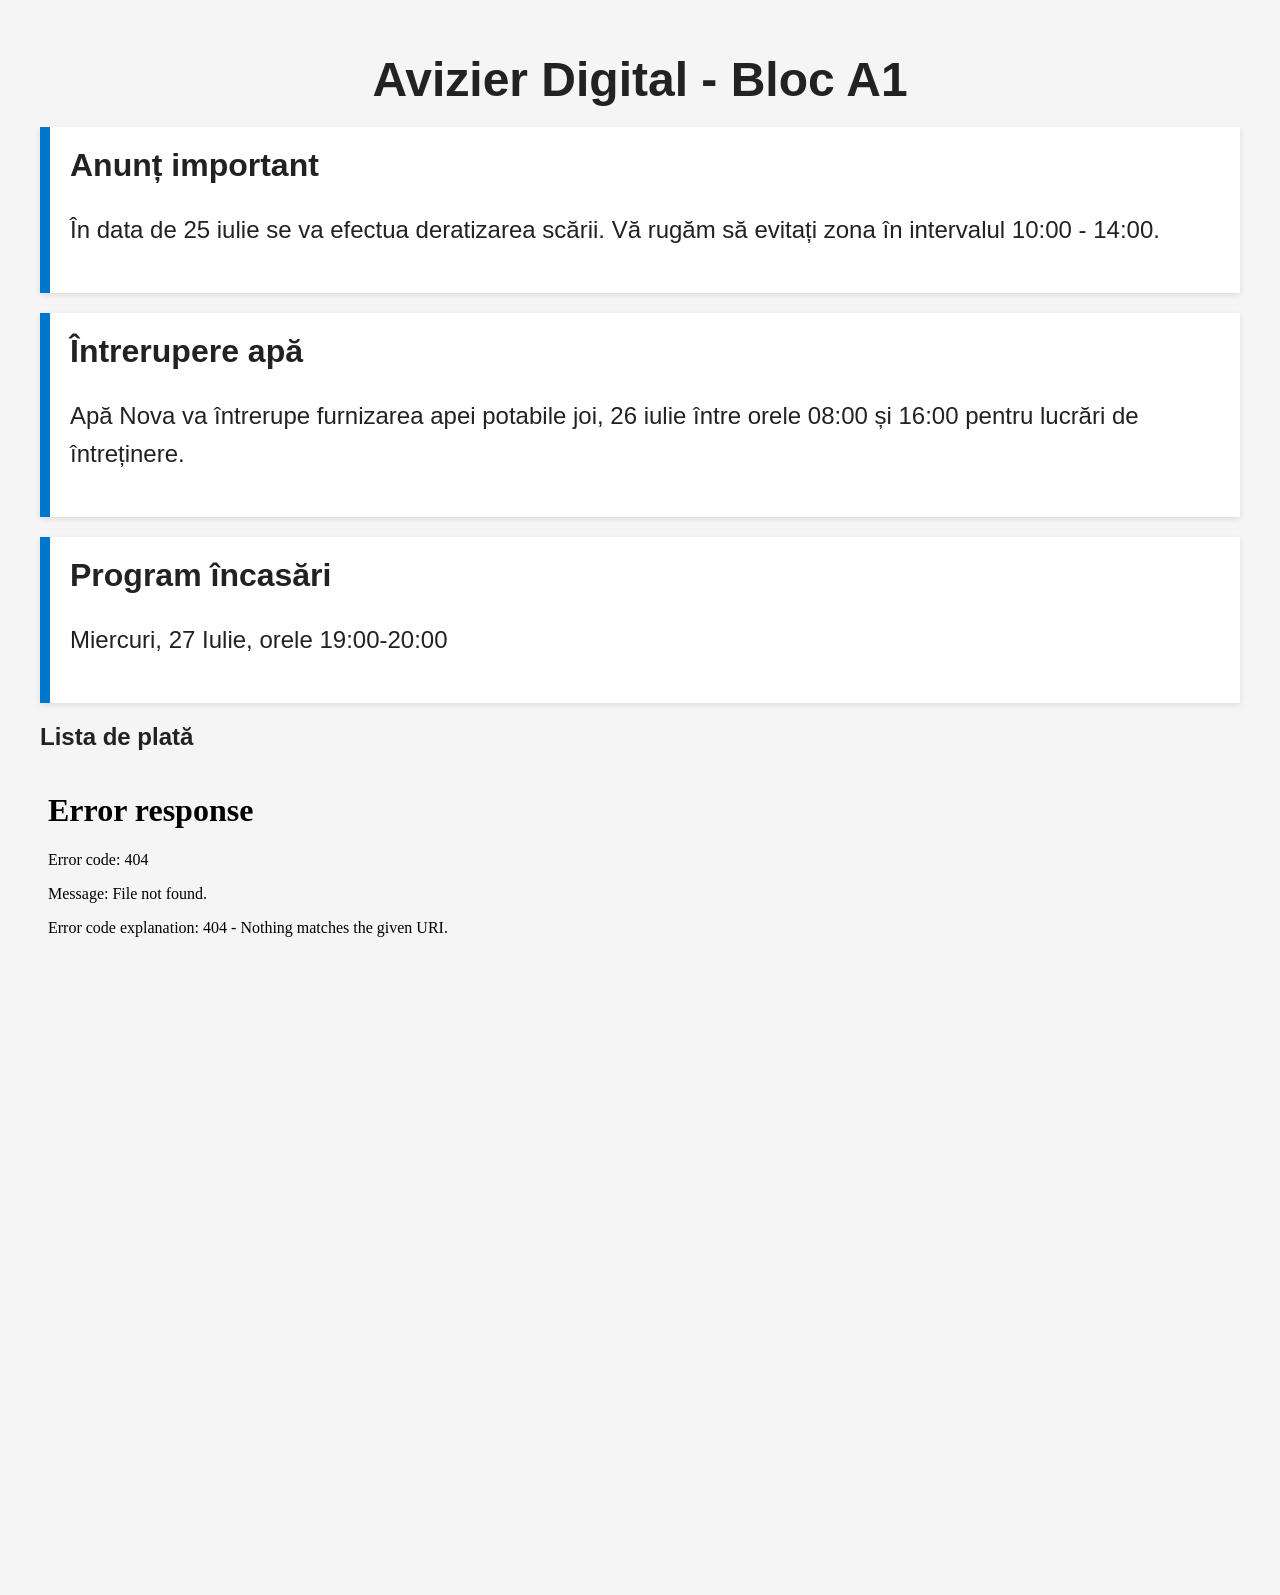
==== index.html @ 98f3d0fc "Change title from 'Avizier Digital Bloc' to 'E-avizier'" ====
<!DOCTYPE html>
<html lang="ro">
<head>
  <meta charset="UTF-8">
  <meta name="viewport" content="width=device-width, initial-scale=1.0">
  <title>E-avizier</title>
  <style>
    body {
      margin: 0;
      font-family: Arial, sans-serif;
      background-color: #f5f5f5;
      color: #222;
      display: flex;
      flex-direction: column;
      align-items: center;
      justify-content: flex-start;
      padding: 20px;
    }
    .container {
      max-width: 1200px;
      width: 100%;
    }
    h1 {
      font-size: 3rem;
      text-align: center;
      margin-bottom: 20px;
    }
    .announcement {
      background-color: #fff;
      padding: 20px;
      margin-bottom: 20px;
      box-shadow: 0 2px 6px rgba(0,0,0,0.1);
      border-left: 10px solid #0077cc;
    }
    .announcement h2 {
      font-size: 2rem;
      margin-top: 0;
    }
    .announcement p {
      font-size: 1.5rem;
      line-height: 1.6;
    }
    .pdf-section iframe {
      width: 100%;
      height: 800px;
      border: none;
    }
  </style>
</head>
<body>
  <div class="container">
    <h1>Avizier Digital - Bloc A1</h1>

    <div class="announcement">
      <h2>Anunț important</h2>
      <p>În data de 25 iulie se va efectua deratizarea scării. Vă rugăm să evitați zona în intervalul 10:00 - 14:00.</p>
    </div>

    <div class="announcement">
      <h2>Întrerupere apă</h2>
      <p>Apă Nova va întrerupe furnizarea apei potabile joi, 26 iulie între orele 08:00 și 16:00 pentru lucrări de întreținere.</p>
    </div>

    <div class="announcement">
      <h2>Program încasări</h2>
      <p>Miercuri, 27 Iulie, orele 19:00-20:00</p>
    </div>

    <div class="pdf-section">
      <h2>Lista de plată</h2>
      <iframe src="lista.pdf"></iframe>
    </div>
  </div>
</body>
</html>
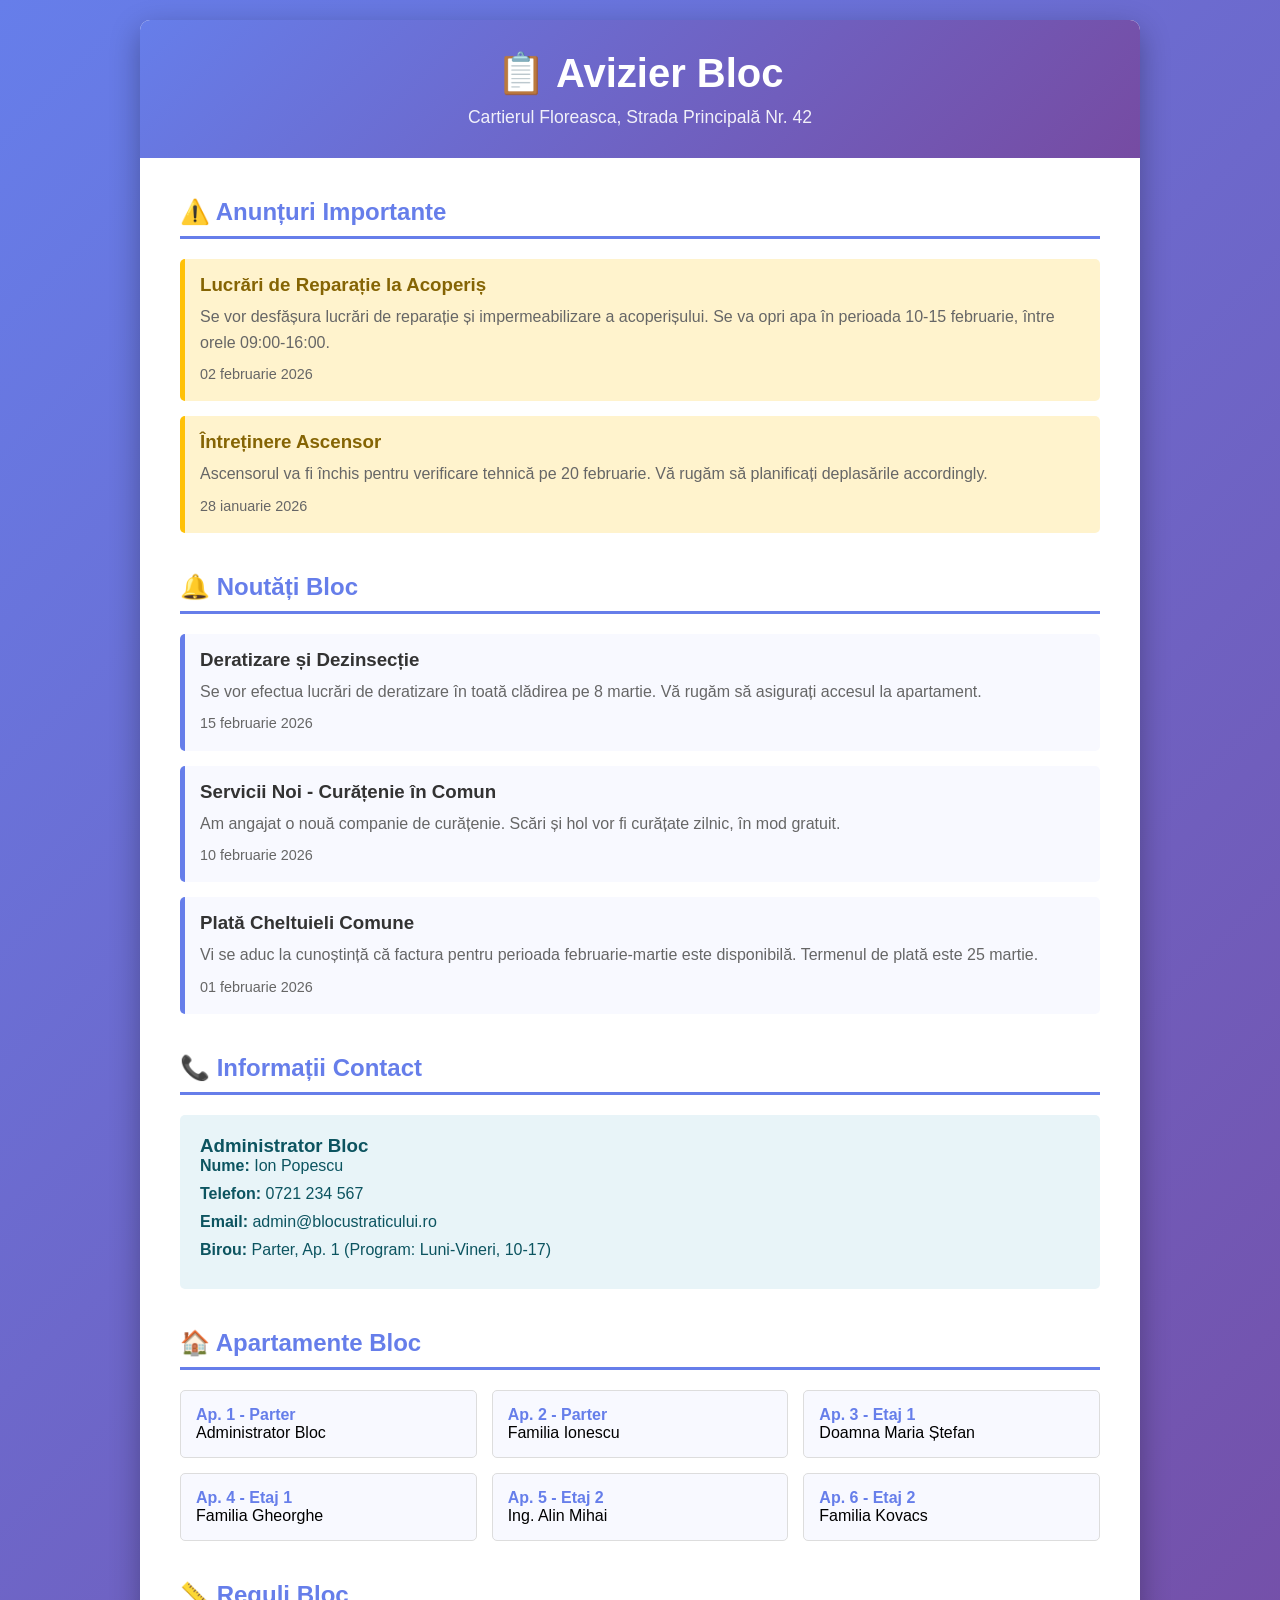
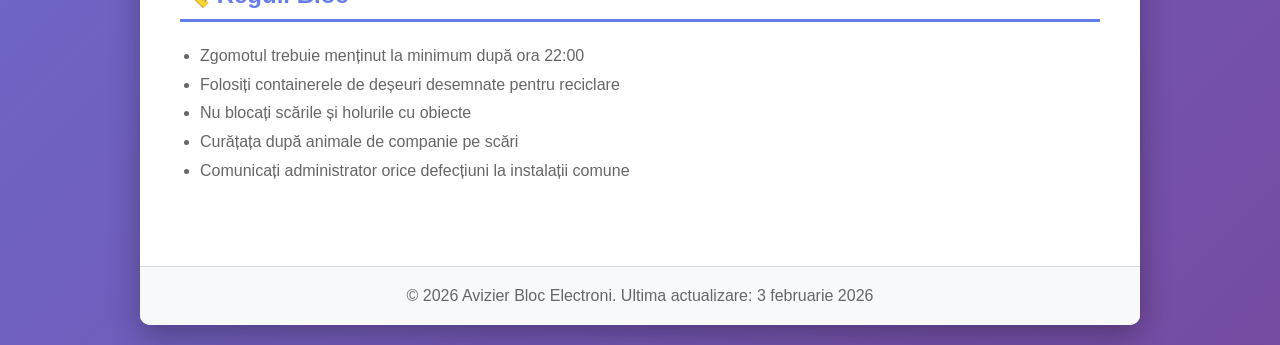
==== commit 6ee43d3e: "Rename index2.html to index.html" ====
--- a/index.html
+++ b/index.html
@@ -1,75 +1,258 @@
 <!DOCTYPE html>
 <html lang="ro">
 <head>
-  <meta charset="UTF-8">
-  <meta name="viewport" content="width=device-width, initial-scale=1.0">
-  <title>E-avizier</title>
-  <style>
-    body {
-      margin: 0;
-      font-family: Arial, sans-serif;
-      background-color: #f5f5f5;
-      color: #222;
-      display: flex;
-      flex-direction: column;
-      align-items: center;
-      justify-content: flex-start;
-      padding: 20px;
-    }
-    .container {
-      max-width: 1200px;
-      width: 100%;
-    }
-    h1 {
-      font-size: 3rem;
-      text-align: center;
-      margin-bottom: 20px;
-    }
-    .announcement {
-      background-color: #fff;
-      padding: 20px;
-      margin-bottom: 20px;
-      box-shadow: 0 2px 6px rgba(0,0,0,0.1);
-      border-left: 10px solid #0077cc;
-    }
-    .announcement h2 {
-      font-size: 2rem;
-      margin-top: 0;
-    }
-    .announcement p {
-      font-size: 1.5rem;
-      line-height: 1.6;
-    }
-    .pdf-section iframe {
-      width: 100%;
-      height: 800px;
-      border: none;
-    }
-  </style>
+    <meta charset="UTF-8">
+    <meta name="viewport" content="width=device-width, initial-scale=1.0">
+    <title>Avizier Bloc - Apartamente</title>
+    <style>
+        * {
+            margin: 0;
+            padding: 0;
+            box-sizing: border-box;
+        }
+        
+        body {
+            font-family: 'Arial', sans-serif;
+            background: linear-gradient(135deg, #667eea 0%, #764ba2 100%);
+            min-height: 100vh;
+            padding: 20px;
+        }
+        
+        .container {
+            max-width: 1000px;
+            margin: 0 auto;
+            background: white;
+            border-radius: 10px;
+            box-shadow: 0 10px 30px rgba(0,0,0,0.3);
+            overflow: hidden;
+        }
+        
+        header {
+            background: linear-gradient(135deg, #667eea 0%, #764ba2 100%);
+            color: white;
+            padding: 30px;
+            text-align: center;
+        }
+        
+        header h1 {
+            font-size: 2.5em;
+            margin-bottom: 10px;
+        }
+        
+        header p {
+            font-size: 1.1em;
+            opacity: 0.9;
+        }
+        
+        .content {
+            padding: 40px;
+        }
+        
+        .section {
+            margin-bottom: 40px;
+        }
+        
+        .section h2 {
+            color: #667eea;
+            border-bottom: 3px solid #667eea;
+            padding-bottom: 10px;
+            margin-bottom: 20px;
+        }
+        
+        .announcement {
+            background: #f8f9ff;
+            border-left: 5px solid #667eea;
+            padding: 15px;
+            margin-bottom: 15px;
+            border-radius: 5px;
+        }
+        
+        .announcement h3 {
+            color: #333;
+            margin-bottom: 8px;
+        }
+        
+        .announcement p {
+            color: #666;
+            line-height: 1.6;
+        }
+        
+        .date {
+            color: #999;
+            font-size: 0.9em;
+            margin-top: 8px;
+        }
+        
+        .important {
+            background: #fff3cd;
+            border-left-color: #ffc107;
+        }
+        
+        .important h3 {
+            color: #856404;
+        }
+        
+        .contact-info {
+            background: #e8f4f8;
+            border-left-color: #17a2b8;
+            padding: 20px;
+            border-radius: 5px;
+        }
+        
+        .contact-info h3 {
+            color: #0c5460;
+        }
+        
+        .contact-info p {
+            color: #0c5460;
+            margin-bottom: 10px;
+        }
+        
+        .residents-list {
+            display: grid;
+            grid-template-columns: repeat(auto-fit, minmax(250px, 1fr));
+            gap: 15px;
+            margin-top: 20px;
+        }
+        
+        .apartment {
+            background: #f8f9ff;
+            padding: 15px;
+            border-radius: 5px;
+            border: 1px solid #ddd;
+        }
+        
+        .apartment strong {
+            color: #667eea;
+        }
+        
+        footer {
+            background: #f8f9fa;
+            padding: 20px;
+            text-align: center;
+            color: #666;
+            border-top: 1px solid #ddd;
+        }
+        
+        @media (max-width: 768px) {
+            header h1 {
+                font-size: 1.8em;
+            }
+            
+            .residents-list {
+                grid-template-columns: 1fr;
+            }
+        }
+    </style>
 </head>
 <body>
-  <div class="container">
-    <h1>Avizier Digital - Bloc A1</h1>
-
-    <div class="announcement">
-      <h2>Anunț important</h2>
-      <p>În data de 25 iulie se va efectua deratizarea scării. Vă rugăm să evitați zona în intervalul 10:00 - 14:00.</p>
+    <div class="container">
+        <header>
+            <h1>📋 Avizier Bloc</h1>
+            <p>Cartierul Floreasca, Strada Principală Nr. 42</p>
+        </header>
+        
+        <div class="content">
+            <!-- Anunțuri importante -->
+            <section class="section">
+                <h2>⚠️ Anunțuri Importante</h2>
+                
+                <div class="announcement important">
+                    <h3>Lucrări de Reparație la Acoperiș</h3>
+                    <p>Se vor desfășura lucrări de reparație și impermeabilizare a acoperișului. Se va opri apa în perioada 10-15 februarie, între orele 09:00-16:00.</p>
+                    <p class="date">02 februarie 2026</p>
+                </div>
+                
+                <div class="announcement important">
+                    <h3>Întreținere Ascensor</h3>
+                    <p>Ascensorul va fi închis pentru verificare tehnică pe 20 februarie. Vă rugăm să planificați deplasările accordingly.</p>
+                    <p class="date">28 ianuarie 2026</p>
+                </div>
+            </section>
+            
+            <!-- Noutăți Bloc -->
+            <section class="section">
+                <h2>🔔 Noutăți Bloc</h2>
+                
+                <div class="announcement">
+                    <h3>Deratizare și Dezinsecție</h3>
+                    <p>Se vor efectua lucrări de deratizare în toată clădirea pe 8 martie. Vă rugăm să asigurați accesul la apartament.</p>
+                    <p class="date">15 februarie 2026</p>
+                </div>
+                
+                <div class="announcement">
+                    <h3>Servicii Noi - Curățenie în Comun</h3>
+                    <p>Am angajat o nouă companie de curățenie. Scări și hol vor fi curățate zilnic, în mod gratuit.</p>
+                    <p class="date">10 februarie 2026</p>
+                </div>
+                
+                <div class="announcement">
+                    <h3>Plată Cheltuieli Comune</h3>
+                    <p>Vi se aduc la cunoștință că factura pentru perioada februarie-martie este disponibilă. Termenul de plată este 25 martie.</p>
+                    <p class="date">01 februarie 2026</p>
+                </div>
+            </section>
+            
+            <!-- Informații de Contact -->
+            <section class="section">
+                <h2>📞 Informații Contact</h2>
+                
+                <div class="contact-info">
+                    <h3>Administrator Bloc</h3>
+                    <p><strong>Nume:</strong> Ion Popescu</p>
+                    <p><strong>Telefon:</strong> 0721 234 567</p>
+                    <p><strong>Email:</strong> admin@blocustraticului.ro</p>
+                    <p><strong>Birou:</strong> Parter, Ap. 1 (Program: Luni-Vineri, 10-17)</p>
+                </div>
+            </section>
+            
+            <!-- Lista Apartamente (opțional) -->
+            <section class="section">
+                <h2>🏠 Apartamente Bloc</h2>
+                <div class="residents-list">
+                    <div class="apartment">
+                        <strong>Ap. 1 - Parter</strong><br>
+                        Administrator Bloc
+                    </div>
+                    <div class="apartment">
+                        <strong>Ap. 2 - Parter</strong><br>
+                        Familia Ionescu
+                    </div>
+                    <div class="apartment">
+                        <strong>Ap. 3 - Etaj 1</strong><br>
+                        Doamna Maria Ștefan
+                    </div>
+                    <div class="apartment">
+                        <strong>Ap. 4 - Etaj 1</strong><br>
+                        Familia Gheorghe
+                    </div>
+                    <div class="apartment">
+                        <strong>Ap. 5 - Etaj 2</strong><br>
+                        Ing. Alin Mihai
+                    </div>
+                    <div class="apartment">
+                        <strong>Ap. 6 - Etaj 2</strong><br>
+                        Familia Kovacs
+                    </div>
+                </div>
+            </section>
+            
+            <!-- Reguli Bloc -->
+            <section class="section">
+                <h2>📏 Reguli Bloc</h2>
+                <ul style="margin-left: 20px; color: #666; line-height: 1.8;">
+                    <li>Zgomotul trebuie menținut la minimum după ora 22:00</li>
+                    <li>Folosiți containerele de deșeuri desemnate pentru reciclare</li>
+                    <li>Nu blocați scările și holurile cu obiecte</li>
+                    <li>Curățața după animale de companie pe scări</li>
+                    <li>Comunicați administrator orice defecțiuni la instalații comune</li>
+                </ul>
+            </section>
+        </div>
+        
+        <footer>
+            <p>&copy; 2026 Avizier Bloc Electroni. Ultima actualizare: 3 februarie 2026</p>
+        </footer>
     </div>
-
-    <div class="announcement">
-      <h2>Întrerupere apă</h2>
-      <p>Apă Nova va întrerupe furnizarea apei potabile joi, 26 iulie între orele 08:00 și 16:00 pentru lucrări de întreținere.</p>
-    </div>
-
-    <div class="announcement">
-      <h2>Program încasări</h2>
-      <p>Miercuri, 27 Iulie, orele 19:00-20:00</p>
-    </div>
-
-    <div class="pdf-section">
-      <h2>Lista de plată</h2>
-      <iframe src="lista.pdf"></iframe>
-    </div>
-  </div>
 </body>
 </html>
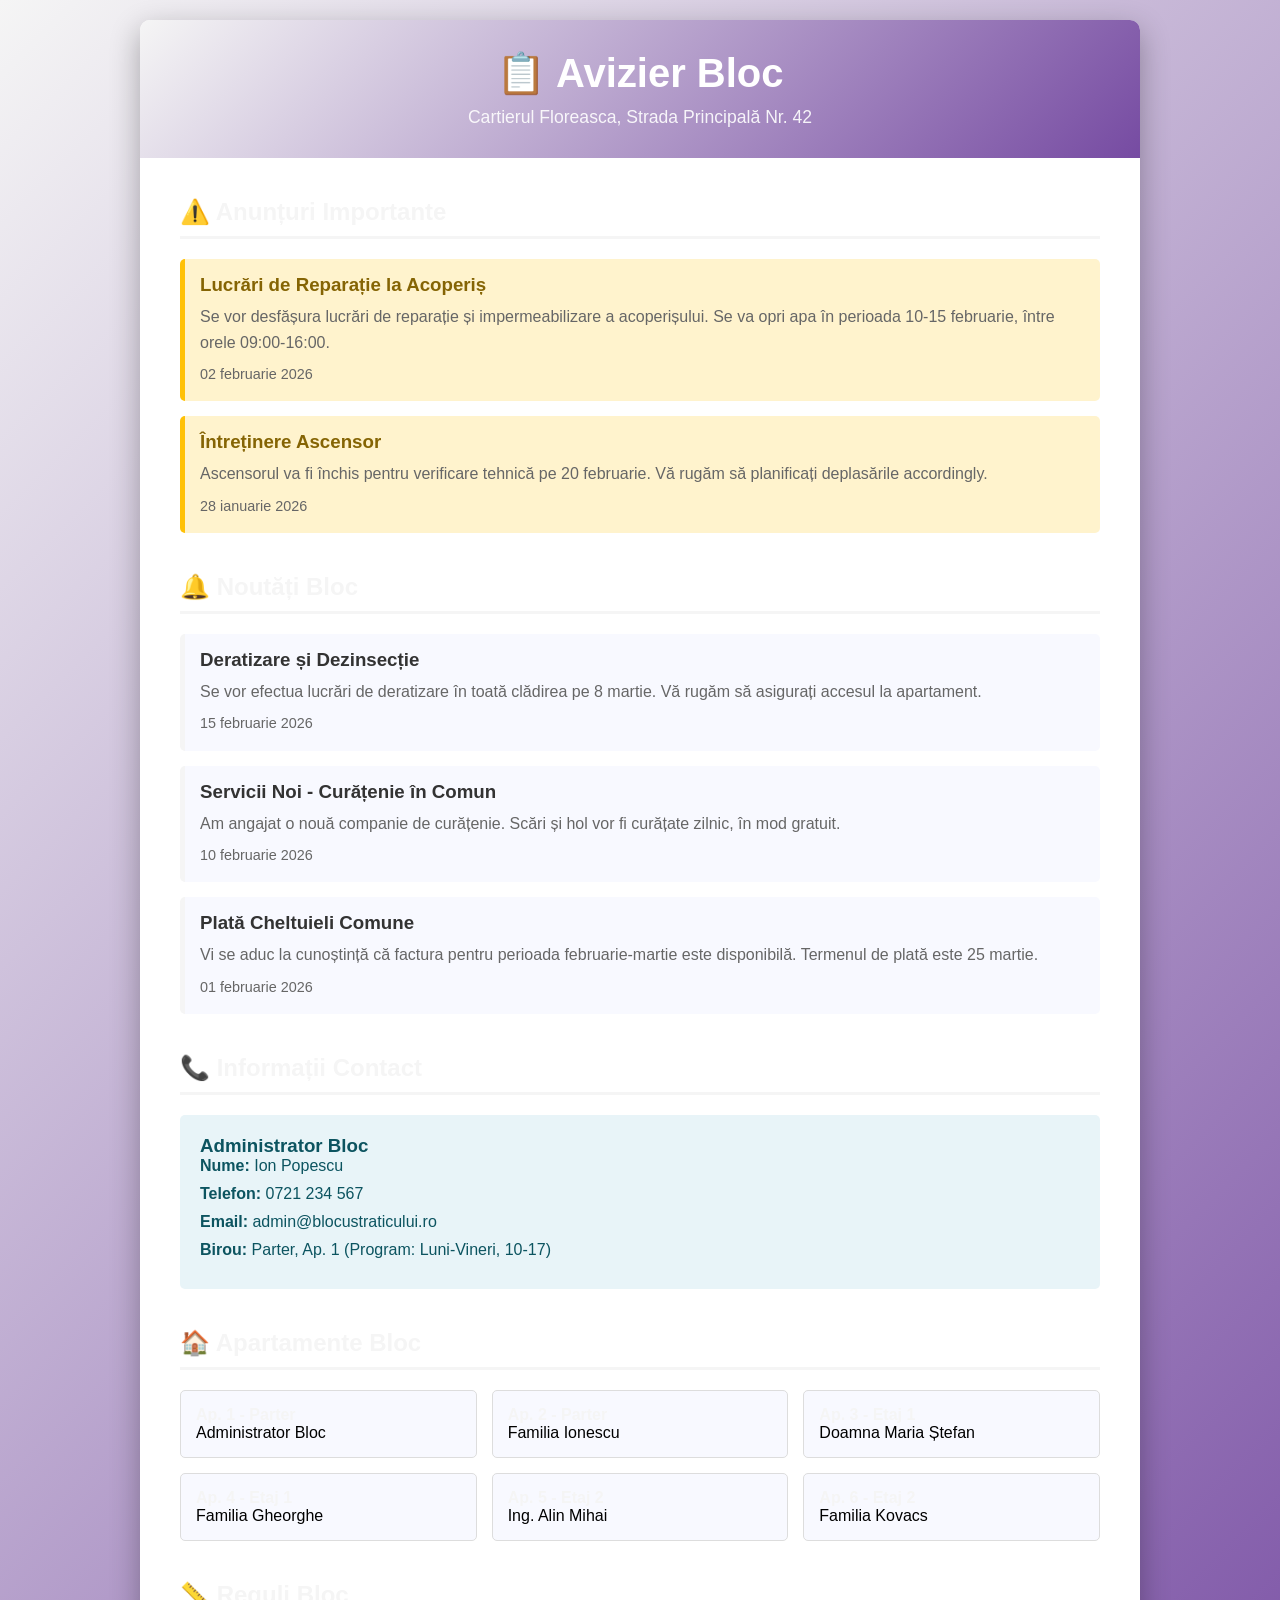
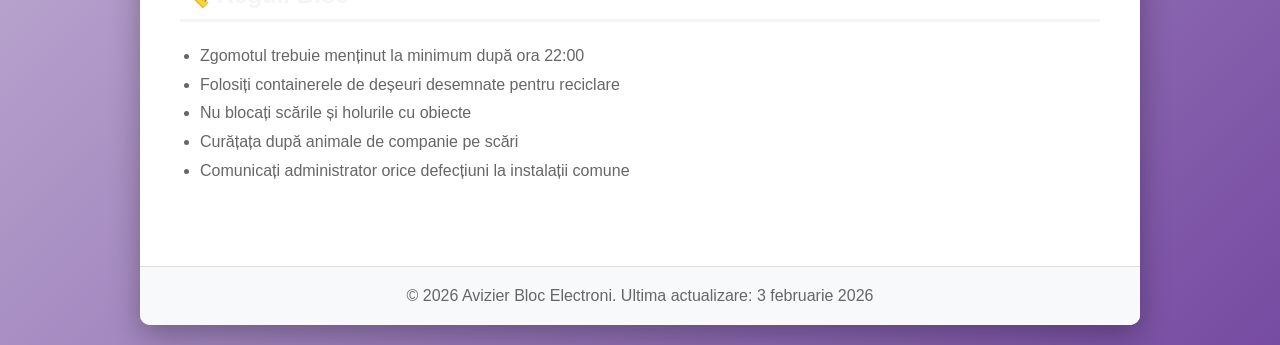
==== commit e752833d: "Change background colors to lighter shades" ====
--- a/index.html
+++ b/index.html
@@ -13,7 +13,7 @@
         
         body {
             font-family: 'Arial', sans-serif;
-            background: linear-gradient(135deg, #667eea 0%, #764ba2 100%);
+            background: linear-gradient(135deg, #f5f5f5 0%, #764ba2 100%);
             min-height: 100vh;
             padding: 20px;
         }
@@ -28,7 +28,7 @@
         }
         
         header {
-            background: linear-gradient(135deg, #667eea 0%, #764ba2 100%);
+            background: linear-gradient(135deg, #f5f5f5 0%, #764ba2 100%);
             color: white;
             padding: 30px;
             text-align: center;
@@ -53,15 +53,15 @@
         }
         
         .section h2 {
-            color: #667eea;
-            border-bottom: 3px solid #667eea;
+            color: #f5f5f5;
+            border-bottom: 3px solid #f5f5f5;
             padding-bottom: 10px;
             margin-bottom: 20px;
         }
         
         .announcement {
             background: #f8f9ff;
-            border-left: 5px solid #667eea;
+            border-left: 5px solid #f5f5f5;
             padding: 15px;
             margin-bottom: 15px;
             border-radius: 5px;
@@ -123,7 +123,7 @@
         }
         
         .apartment strong {
-            color: #667eea;
+            color: #f5f5f5;
         }
         
         footer {
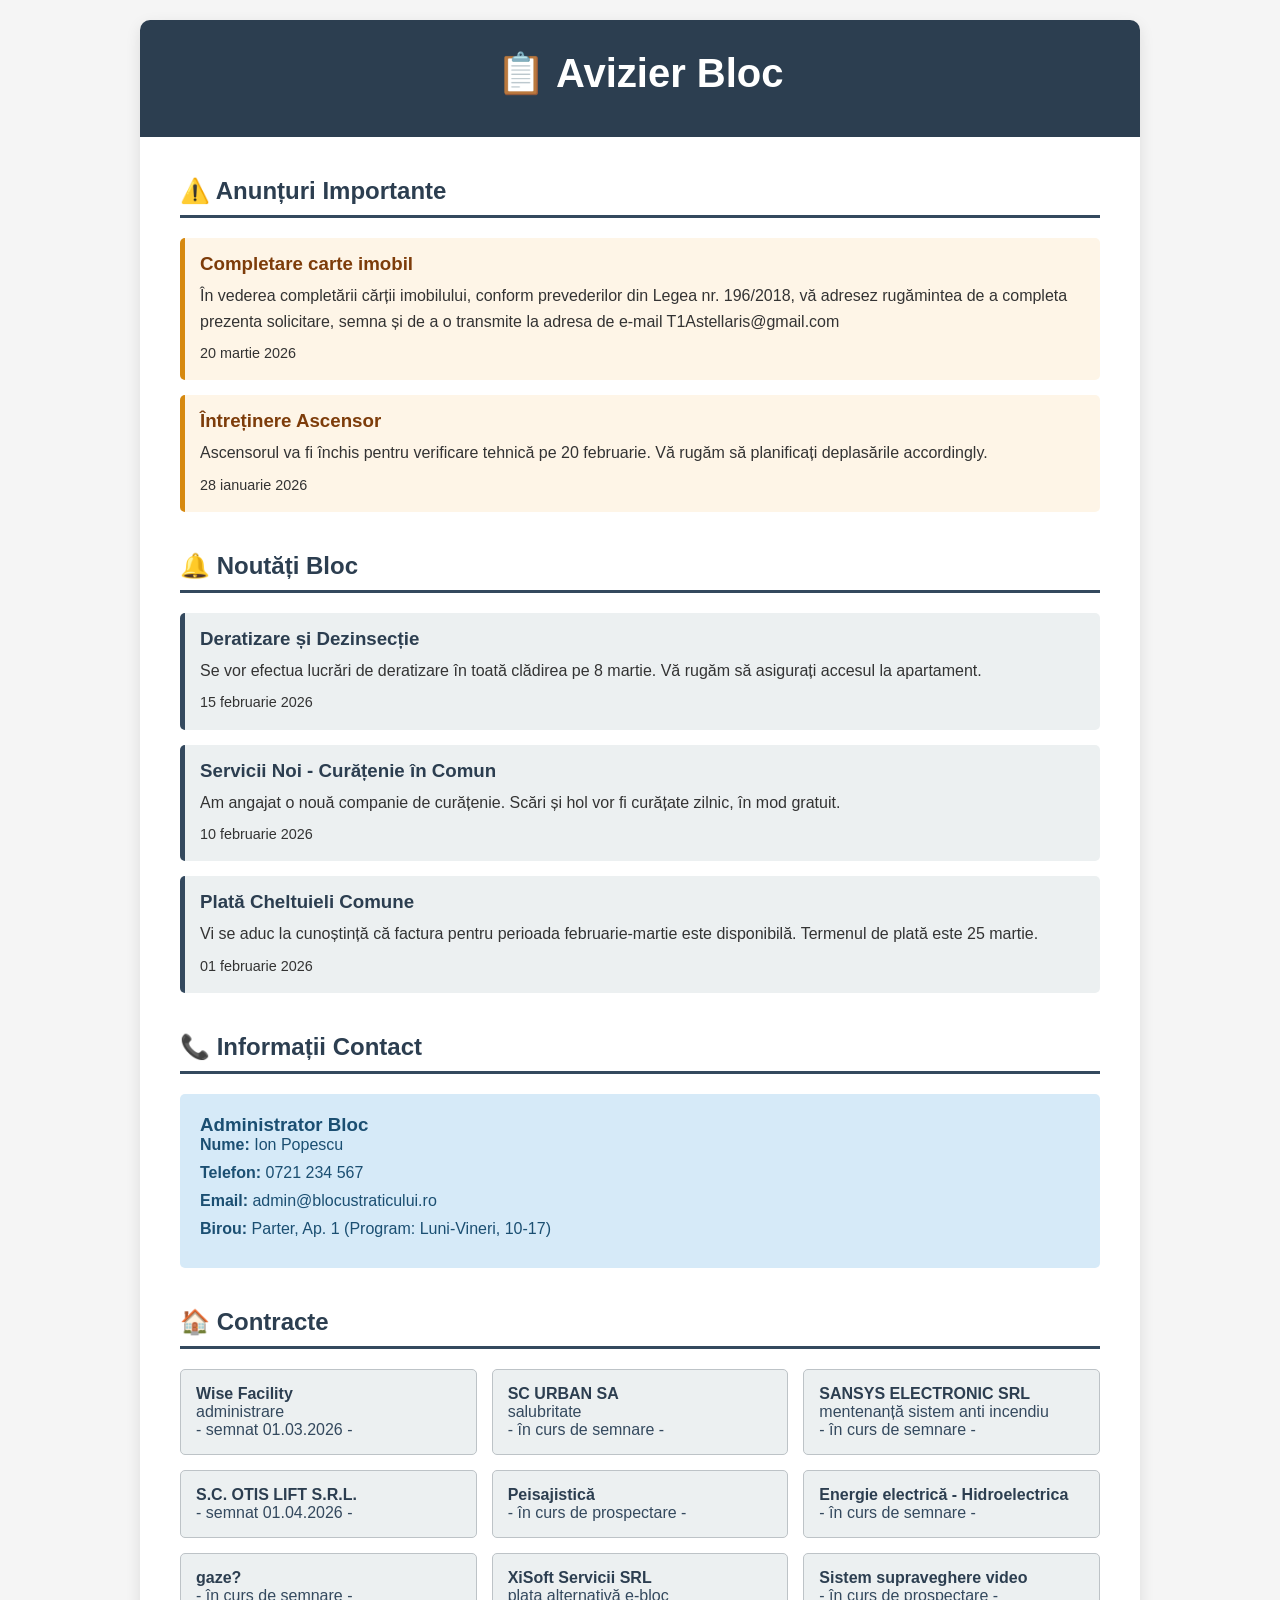
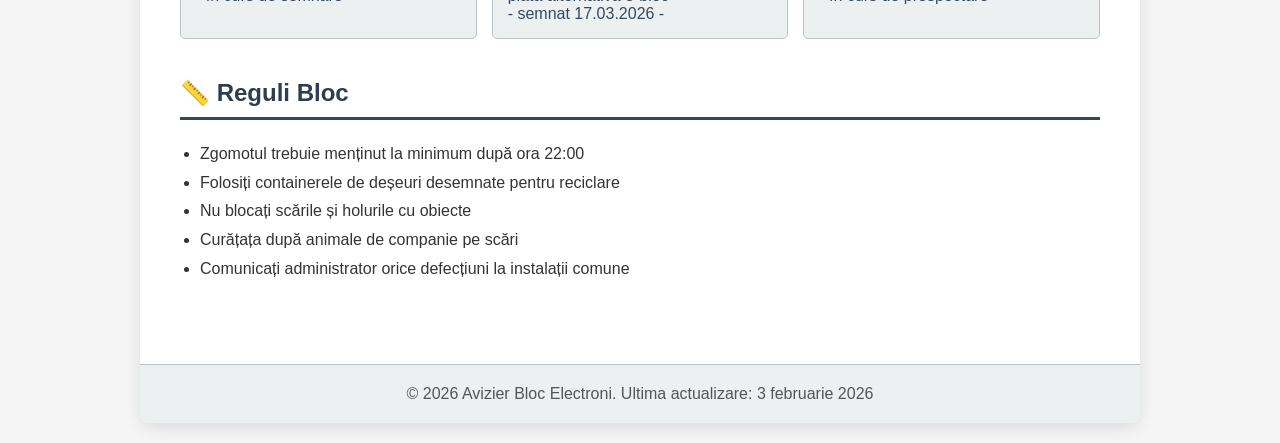
==== commit caccd95c: "Refactor styles and update content in index.html" ====
--- a/index.html
+++ b/index.html
@@ -13,7 +13,7 @@
         
         body {
             font-family: 'Arial', sans-serif;
-            background: linear-gradient(135deg, #f5f5f5 0%, #764ba2 100%);
+            background: #f5f5f5;
             min-height: 100vh;
             padding: 20px;
         }
@@ -23,12 +23,12 @@
             margin: 0 auto;
             background: white;
             border-radius: 10px;
-            box-shadow: 0 10px 30px rgba(0,0,0,0.3);
+            box-shadow: 0 5px 15px rgba(0,0,0,0.1);
             overflow: hidden;
         }
         
         header {
-            background: linear-gradient(135deg, #f5f5f5 0%, #764ba2 100%);
+            background: #2c3e50;
             color: white;
             padding: 30px;
             text-align: center;
@@ -41,7 +41,7 @@
         
         header p {
             font-size: 1.1em;
-            opacity: 0.9;
+            opacity: 0.95;
         }
         
         .content {
@@ -53,85 +53,93 @@
         }
         
         .section h2 {
-            color: #f5f5f5;
-            border-bottom: 3px solid #f5f5f5;
+            color: #2c3e50;
+            border-bottom: 3px solid #34495e;
             padding-bottom: 10px;
             margin-bottom: 20px;
         }
         
         .announcement {
-            background: #f8f9ff;
-            border-left: 5px solid #f5f5f5;
+            background: #ecf0f1;
+            border-left: 5px solid #34495e;
             padding: 15px;
             margin-bottom: 15px;
             border-radius: 5px;
         }
         
         .announcement h3 {
+            color: #2c3e50;
+            margin-bottom: 8px;
+        }
+        
+        .announcement p {
             color: #333;
-            margin-bottom: 8px;
-        }
-        
-        .announcement p {
-            color: #666;
             line-height: 1.6;
         }
         
         .date {
-            color: #999;
+            color: #7f8c8d;
             font-size: 0.9em;
             margin-top: 8px;
         }
         
         .important {
-            background: #fff3cd;
-            border-left-color: #ffc107;
+            background: #fef5e7;
+            border-left-color: #d68910;
         }
         
         .important h3 {
-            color: #856404;
+            color: #7d3c0a;
+        }
+        
+        .important p {
+            color: #333;
         }
         
         .contact-info {
-            background: #e8f4f8;
-            border-left-color: #17a2b8;
+            background: #d6eaf8;
+            border-left-color: #2874a6;
             padding: 20px;
             border-radius: 5px;
         }
         
         .contact-info h3 {
-            color: #0c5460;
+            color: #1b4f72;
         }
         
         .contact-info p {
-            color: #0c5460;
+            color: #1b4f72;
             margin-bottom: 10px;
         }
         
-        .residents-list {
+        .contracts-list {
             display: grid;
             grid-template-columns: repeat(auto-fit, minmax(250px, 1fr));
             gap: 15px;
             margin-top: 20px;
         }
         
-        .apartment {
-            background: #f8f9ff;
+        .contract {
+            background: #ecf0f1;
             padding: 15px;
             border-radius: 5px;
-            border: 1px solid #ddd;
-        }
-        
-        .apartment strong {
-            color: #f5f5f5;
+            border: 1px solid #bdc3c7;
+        }
+        
+        .contract strong {
+            color: #2c3e50;
+        }
+        
+        .contract {
+            color: #34495e;
         }
         
         footer {
-            background: #f8f9fa;
+            background: #ecf0f1;
             padding: 20px;
             text-align: center;
-            color: #666;
-            border-top: 1px solid #ddd;
+            color: #555;
+            border-top: 1px solid #bdc3c7;
         }
         
         @media (max-width: 768px) {
@@ -139,7 +147,7 @@
                 font-size: 1.8em;
             }
             
-            .residents-list {
+            .contracts-list {
                 grid-template-columns: 1fr;
             }
         }
@@ -149,7 +157,6 @@
     <div class="container">
         <header>
             <h1>📋 Avizier Bloc</h1>
-            <p>Cartierul Floreasca, Strada Principală Nr. 42</p>
         </header>
         
         <div class="content">
@@ -158,9 +165,9 @@
                 <h2>⚠️ Anunțuri Importante</h2>
                 
                 <div class="announcement important">
-                    <h3>Lucrări de Reparație la Acoperiș</h3>
-                    <p>Se vor desfășura lucrări de reparație și impermeabilizare a acoperișului. Se va opri apa în perioada 10-15 februarie, între orele 09:00-16:00.</p>
-                    <p class="date">02 februarie 2026</p>
+                    <h3>Completare carte imobil</h3>
+                    <p>În vederea completării cărții imobilului, conform prevederilor din Legea nr. 196/2018, vă adresez rugămintea de a completa prezenta solicitare, semna și de a o transmite la adresa de e-mail T1Astellaris@gmail.com</p>
+                    <p class="date">20 martie 2026</p>
                 </div>
                 
                 <div class="announcement important">
@@ -206,33 +213,50 @@
                 </div>
             </section>
             
-            <!-- Lista Apartamente (opțional) -->
-            <section class="section">
-                <h2>🏠 Apartamente Bloc</h2>
-                <div class="residents-list">
-                    <div class="apartment">
-                        <strong>Ap. 1 - Parter</strong><br>
-                        Administrator Bloc
-                    </div>
-                    <div class="apartment">
-                        <strong>Ap. 2 - Parter</strong><br>
-                        Familia Ionescu
-                    </div>
-                    <div class="apartment">
-                        <strong>Ap. 3 - Etaj 1</strong><br>
-                        Doamna Maria Ștefan
-                    </div>
-                    <div class="apartment">
-                        <strong>Ap. 4 - Etaj 1</strong><br>
-                        Familia Gheorghe
-                    </div>
-                    <div class="apartment">
-                        <strong>Ap. 5 - Etaj 2</strong><br>
-                        Ing. Alin Mihai
-                    </div>
-                    <div class="apartment">
-                        <strong>Ap. 6 - Etaj 2</strong><br>
-                        Familia Kovacs
+            <!-- Lista contracte -->
+            <section class="section">
+                <h2>🏠 Contracte</h2>
+                <div class="contracts-list">
+                    <div class="contract">
+                        <strong>Wise Facility </strong><br>
+                        administrare<br>
+						- semnat 01.03.2026 -
+                    </div>
+                    <div class="contract">
+                        <strong>SC URBAN SA </strong><br>
+						salubritate<br>
+                        - în curs de semnare -
+                    </div>
+                    <div class="contract">
+                        <strong>SANSYS ELECTRONIC SRL</strong><br>
+                           mentenanță sistem anti incendiu<br>
+						
+						- în curs de semnare -
+                    </div>
+                    <div class="contract">
+                        <strong>S.C. OTIS LIFT S.R.L.</strong><br>
+                        - semnat 01.04.2026 - 
+                    </div>
+                    <div class="contract">
+                        <strong>Peisajistică</strong><br>
+                        - în curs de prospectare - 
+                    </div>
+                    <div class="contract">
+                        <strong>Energie electrică - Hidroelectrica</strong><br>
+                        - în curs de semnare - 
+                    </div>
+					<div class="contract">
+                        <strong>gaze?</strong><br>
+                        - în curs de semnare - 
+                    </div>
+					<div class="contract">
+                        <strong>XiSoft Servicii SRL</strong><br>
+                        plata alternativă e-bloc<br>
+						- semnat 17.03.2026 -
+                    </div>
+					<div class="contract">
+                        <strong>Sistem supraveghere video</strong><br>
+                        - în curs de prospectare - 
                     </div>
                 </div>
             </section>
@@ -240,7 +264,7 @@
             <!-- Reguli Bloc -->
             <section class="section">
                 <h2>📏 Reguli Bloc</h2>
-                <ul style="margin-left: 20px; color: #666; line-height: 1.8;">
+                <ul style="margin-left: 20px; color: #333; line-height: 1.8;">
                     <li>Zgomotul trebuie menținut la minimum după ora 22:00</li>
                     <li>Folosiți containerele de deșeuri desemnate pentru reciclare</li>
                     <li>Nu blocați scările și holurile cu obiecte</li>
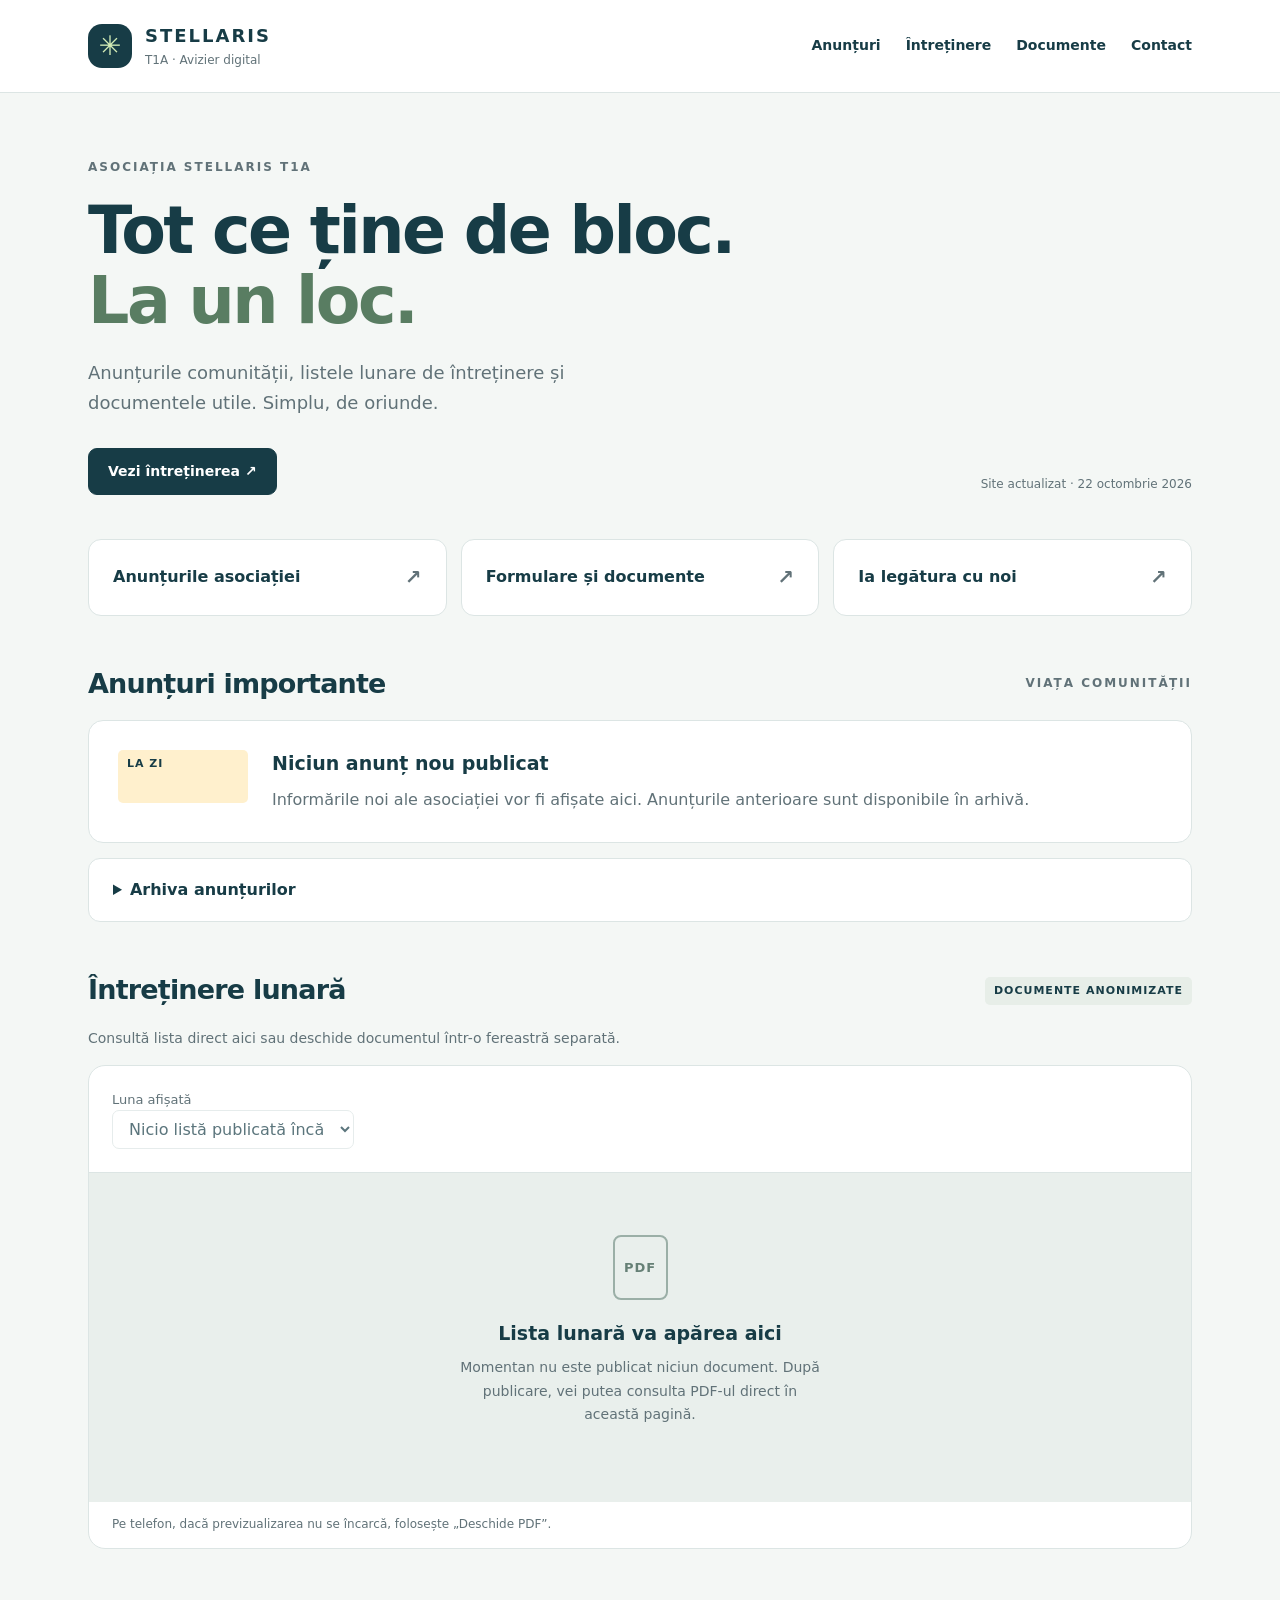
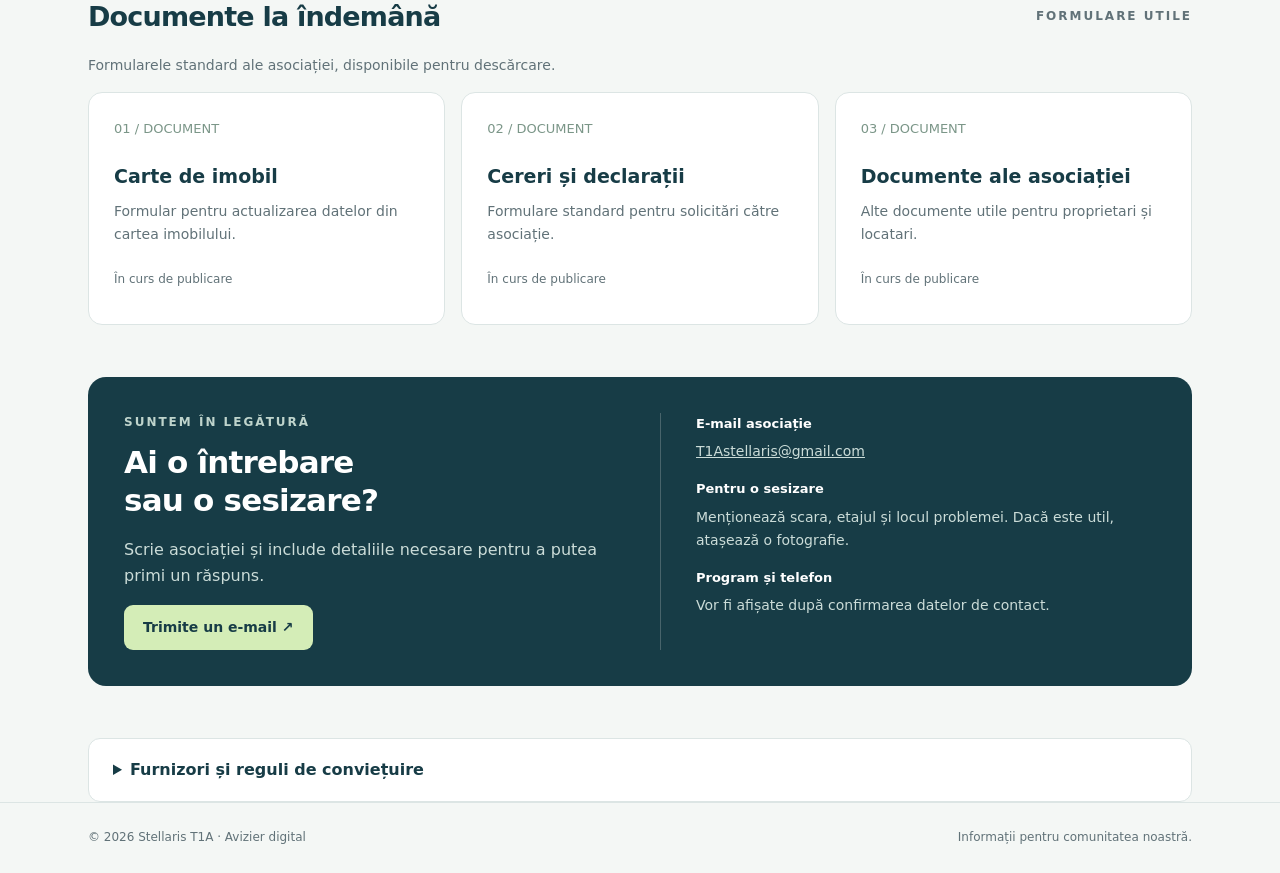
==== commit acd973f4: "Redesign community noticeboard with embedded monthly PDFs and document links" ====
--- a/index.html
+++ b/index.html
@@ -1,282 +1,54 @@
-<!DOCTYPE html>
+<!doctype html>
 <html lang="ro">
 <head>
-    <meta charset="UTF-8">
-    <meta name="viewport" content="width=device-width, initial-scale=1.0">
-    <title>Avizier Bloc - Apartamente</title>
-    <style>
-        * {
-            margin: 0;
-            padding: 0;
-            box-sizing: border-box;
-        }
-        
-        body {
-            font-family: 'Arial', sans-serif;
-            background: #f5f5f5;
-            min-height: 100vh;
-            padding: 20px;
-        }
-        
-        .container {
-            max-width: 1000px;
-            margin: 0 auto;
-            background: white;
-            border-radius: 10px;
-            box-shadow: 0 5px 15px rgba(0,0,0,0.1);
-            overflow: hidden;
-        }
-        
-        header {
-            background: #2c3e50;
-            color: white;
-            padding: 30px;
-            text-align: center;
-        }
-        
-        header h1 {
-            font-size: 2.5em;
-            margin-bottom: 10px;
-        }
-        
-        header p {
-            font-size: 1.1em;
-            opacity: 0.95;
-        }
-        
-        .content {
-            padding: 40px;
-        }
-        
-        .section {
-            margin-bottom: 40px;
-        }
-        
-        .section h2 {
-            color: #2c3e50;
-            border-bottom: 3px solid #34495e;
-            padding-bottom: 10px;
-            margin-bottom: 20px;
-        }
-        
-        .announcement {
-            background: #ecf0f1;
-            border-left: 5px solid #34495e;
-            padding: 15px;
-            margin-bottom: 15px;
-            border-radius: 5px;
-        }
-        
-        .announcement h3 {
-            color: #2c3e50;
-            margin-bottom: 8px;
-        }
-        
-        .announcement p {
-            color: #333;
-            line-height: 1.6;
-        }
-        
-        .date {
-            color: #7f8c8d;
-            font-size: 0.9em;
-            margin-top: 8px;
-        }
-        
-        .important {
-            background: #fef5e7;
-            border-left-color: #d68910;
-        }
-        
-        .important h3 {
-            color: #7d3c0a;
-        }
-        
-        .important p {
-            color: #333;
-        }
-        
-        .contact-info {
-            background: #d6eaf8;
-            border-left-color: #2874a6;
-            padding: 20px;
-            border-radius: 5px;
-        }
-        
-        .contact-info h3 {
-            color: #1b4f72;
-        }
-        
-        .contact-info p {
-            color: #1b4f72;
-            margin-bottom: 10px;
-        }
-        
-        .contracts-list {
-            display: grid;
-            grid-template-columns: repeat(auto-fit, minmax(250px, 1fr));
-            gap: 15px;
-            margin-top: 20px;
-        }
-        
-        .contract {
-            background: #ecf0f1;
-            padding: 15px;
-            border-radius: 5px;
-            border: 1px solid #bdc3c7;
-        }
-        
-        .contract strong {
-            color: #2c3e50;
-        }
-        
-        .contract {
-            color: #34495e;
-        }
-        
-        footer {
-            background: #ecf0f1;
-            padding: 20px;
-            text-align: center;
-            color: #555;
-            border-top: 1px solid #bdc3c7;
-        }
-        
-        @media (max-width: 768px) {
-            header h1 {
-                font-size: 1.8em;
-            }
-            
-            .contracts-list {
-                grid-template-columns: 1fr;
-            }
-        }
-    </style>
+<meta charset="utf-8"><meta name="viewport" content="width=device-width,initial-scale=1">
+<meta name="description" content="Avizierul digital Stellaris T1A: anunțuri, liste de întreținere, documente și contact.">
+<meta name="theme-color" content="#163b46"><title>Stellaris T1A · Avizier digital</title>
+<style>
+:root{--ink:#173c46;--muted:#617278;--line:#dce5e4;--paper:#f4f7f5;--green:#d4edb7}*{box-sizing:border-box}html{scroll-behavior:smooth;scroll-padding-top:100px}body{margin:0;background:var(--paper);color:var(--ink);font:16px/1.65 system-ui,-apple-system,sans-serif}a{color:inherit}button,select{font:inherit}a,button,select{touch-action:manipulation}a:focus-visible,button:focus-visible,select:focus-visible,summary:focus-visible{outline:3px solid #b16b16;outline-offset:5px}.wrap{max-width:1160px;margin:auto;padding:0 28px}.skip{position:absolute;top:-80px;background:white;padding:10px;z-index:10}.skip:focus{top:0}header{background:#fff;border-bottom:1px solid var(--line)}.bar{display:flex;align-items:center;justify-content:space-between;gap:24px;min-height:92px}.brand{text-decoration:none;display:flex;gap:13px;align-items:center}.mark{background:var(--ink);color:var(--green);border-radius:14px;width:44px;height:44px;display:grid;place-items:center;font-size:27px}.brand strong{display:block;letter-spacing:2px;font-size:18px}.brand small{display:block;color:var(--muted);font-size:12px}nav{display:flex;gap:25px;flex-wrap:wrap}nav a{text-decoration:none;font-size:14px;font-weight:600}nav a:hover{text-decoration:underline}.hero{padding:65px 0 44px}.eyebrow{font-size:12px;letter-spacing:2px;text-transform:uppercase;font-weight:750;color:var(--muted)}h1{font-size:clamp(38px,5.5vw,65px);line-height:1.08;letter-spacing:-2.5px;max-width:740px;margin:18px 0 22px}h1 span{color:#597d62}.intro{max-width:600px;color:var(--muted);font-size:18px}.hero-bottom{display:flex;justify-content:space-between;align-items:end;gap:24px;margin-top:30px}.btn{display:inline-flex;align-items:center;justify-content:center;text-decoration:none;padding:11px 19px;border:1px solid var(--line);border-radius:9px;background:white;font-size:14px;font-weight:650;cursor:pointer}.btn.primary{background:var(--ink);color:#fff;border-color:var(--ink)}.btn:hover{filter:brightness(.94)}.stamp{font-size:12px;color:var(--muted)}.quick{display:grid;grid-template-columns:repeat(3,1fr);gap:14px;margin:0 0 52px}.quick a{text-decoration:none;padding:21px 24px;background:#fff;border:1px solid var(--line);border-radius:13px;display:flex;align-items:center;justify-content:space-between;font-weight:650}.quick a:hover{border-color:#6a8b75}.quick span{color:var(--muted);font-size:20px}section{margin-bottom:52px}.section-head{display:flex;align-items:center;justify-content:space-between;gap:20px;margin-bottom:20px}h2{font-size:27px;letter-spacing:-.8px;line-height:1.2;margin:0}h3{line-height:1.4;margin:0 0 10px;font-size:19px}p{margin:0 0 15px}.label{font-size:11px;letter-spacing:1px;text-transform:uppercase;border-radius:5px;background:#e7eee8;padding:5px 9px;display:inline-block;font-weight:700}.notice{display:grid;grid-template-columns:130px 1fr;gap:24px;padding:29px;background:white;border:1px solid var(--line);border-radius:15px}.notice time{font-size:13px;color:var(--muted)}.notice p{color:var(--muted);margin:0}.notice .label{background:#fff0cd;margin-bottom:10px}.archive{margin-top:15px;border:1px solid var(--line);border-radius:12px;padding:18px 24px;background:#fff}summary{cursor:pointer;font-weight:600}.archive article{padding:18px 0;border-top:1px solid var(--line);margin-top:15px}.archive p{color:var(--muted);margin:0}.pdf-card{background:white;border:1px solid var(--line);border-radius:17px;overflow:hidden}.pdf-toolbar{padding:23px;display:flex;justify-content:space-between;align-items:center;gap:16px;flex-wrap:wrap}.pdf-toolbar label{font-size:13px;color:var(--muted);display:block}select{border:1px solid var(--line);padding:8px 12px;border-radius:7px;background:#fff;color:var(--ink);max-width:100%}.actions{display:flex;gap:9px;flex-wrap:wrap}.viewer{background:#e9efec;min-height:330px;display:grid;place-items:center;padding:26px;border-top:1px solid var(--line)}.viewer.ready{padding:0}.viewer iframe{width:100%;height:750px;border:0;background:#fff}.empty{text-align:center;max-width:420px;padding:28px}.file-icon{font-size:13px;letter-spacing:1px;border:2px solid #9bafa7;border-radius:8px;width:55px;height:65px;margin:0 auto 20px;display:grid;place-items:center;color:#668076;font-weight:750}.empty p,.sub{color:var(--muted);font-size:14px}.pdf-note{padding:13px 23px;color:var(--muted);font-size:12px;margin:0}.documents{display:grid;grid-template-columns:repeat(3,1fr);gap:16px}.doc{background:white;border:1px solid var(--line);border-radius:14px;padding:25px;display:flex;flex-direction:column;align-items:start}.doc .number{color:#7b9688;font-size:13px;margin-bottom:24px}.doc p{font-size:14px;color:var(--muted);flex:1}.soon{font-size:12px;color:var(--muted);padding:9px 0}.contact{background:var(--ink);color:white;border-radius:18px;padding:36px;display:grid;grid-template-columns:1fr 1fr;gap:40px}.contact .eyebrow{color:#bfd4cc}.contact h2{font-size:31px;margin:12px 0 18px}.contact p{color:#cbdcd8}.contact a{overflow-wrap:anywhere}.contact .btn{background:var(--green);color:var(--ink);border:0}.contact-info{border-left:1px solid #48646b;padding-left:35px}.contact-info strong{font-size:13px;display:block;margin-bottom:6px}.contact-info p{font-size:14px}footer{border-top:1px solid var(--line);padding:25px 0;color:var(--muted);font-size:12px}.footer-row{display:flex;justify-content:space-between;gap:20px}[hidden]{display:none!important}@media(max-width:700px){.wrap{padding:0 18px}.bar{align-items:start;flex-direction:column;gap:16px;padding-top:20px;padding-bottom:20px}nav{gap:18px}.hero{padding-top:38px}h1{letter-spacing:-1.5px}.hero-bottom{align-items:start;flex-direction:column}.quick{grid-template-columns:1fr;gap:8px;margin-bottom:38px}.quick a{padding:16px 20px}.notice{grid-template-columns:1fr;gap:14px;padding:22px}.documents{grid-template-columns:1fr}.doc .number{margin-bottom:14px}.contact{grid-template-columns:1fr;padding:26px;gap:22px}.contact-info{border-left:0;border-top:1px solid #48646b;padding:22px 0 0}.viewer iframe{height:65vh;min-height:400px}.section-head{align-items:start;flex-direction:column;gap:10px}.footer-row{flex-direction:column;gap:4px}section{margin-bottom:38px}}@media(prefers-reduced-motion:reduce){html{scroll-behavior:auto}}
+</style>
 </head>
 <body>
-    <div class="container">
-        <header>
-            <h1>📋 Avizier Bloc</h1>
-        </header>
-        
-        <div class="content">
-            <!-- Anunțuri importante -->
-            <section class="section">
-                <h2>⚠️ Anunțuri Importante</h2>
-                
-                <div class="announcement important">
-                    <h3>Completare carte imobil</h3>
-                    <p>În vederea completării cărții imobilului, conform prevederilor din Legea nr. 196/2018, vă adresez rugămintea de a completa prezenta solicitare, semna și de a o transmite la adresa de e-mail T1Astellaris@gmail.com</p>
-                    <p class="date">20 martie 2026</p>
-                </div>
-                
-                <div class="announcement important">
-                    <h3>Întreținere Ascensor</h3>
-                    <p>Ascensorul va fi închis pentru verificare tehnică pe 20 februarie. Vă rugăm să planificați deplasările accordingly.</p>
-                    <p class="date">28 ianuarie 2026</p>
-                </div>
-            </section>
-            
-            <!-- Noutăți Bloc -->
-            <section class="section">
-                <h2>🔔 Noutăți Bloc</h2>
-                
-                <div class="announcement">
-                    <h3>Deratizare și Dezinsecție</h3>
-                    <p>Se vor efectua lucrări de deratizare în toată clădirea pe 8 martie. Vă rugăm să asigurați accesul la apartament.</p>
-                    <p class="date">15 februarie 2026</p>
-                </div>
-                
-                <div class="announcement">
-                    <h3>Servicii Noi - Curățenie în Comun</h3>
-                    <p>Am angajat o nouă companie de curățenie. Scări și hol vor fi curățate zilnic, în mod gratuit.</p>
-                    <p class="date">10 februarie 2026</p>
-                </div>
-                
-                <div class="announcement">
-                    <h3>Plată Cheltuieli Comune</h3>
-                    <p>Vi se aduc la cunoștință că factura pentru perioada februarie-martie este disponibilă. Termenul de plată este 25 martie.</p>
-                    <p class="date">01 februarie 2026</p>
-                </div>
-            </section>
-            
-            <!-- Informații de Contact -->
-            <section class="section">
-                <h2>📞 Informații Contact</h2>
-                
-                <div class="contact-info">
-                    <h3>Administrator Bloc</h3>
-                    <p><strong>Nume:</strong> Ion Popescu</p>
-                    <p><strong>Telefon:</strong> 0721 234 567</p>
-                    <p><strong>Email:</strong> admin@blocustraticului.ro</p>
-                    <p><strong>Birou:</strong> Parter, Ap. 1 (Program: Luni-Vineri, 10-17)</p>
-                </div>
-            </section>
-            
-            <!-- Lista contracte -->
-            <section class="section">
-                <h2>🏠 Contracte</h2>
-                <div class="contracts-list">
-                    <div class="contract">
-                        <strong>Wise Facility </strong><br>
-                        administrare<br>
-						- semnat 01.03.2026 -
-                    </div>
-                    <div class="contract">
-                        <strong>SC URBAN SA </strong><br>
-						salubritate<br>
-                        - în curs de semnare -
-                    </div>
-                    <div class="contract">
-                        <strong>SANSYS ELECTRONIC SRL</strong><br>
-                           mentenanță sistem anti incendiu<br>
-						
-						- în curs de semnare -
-                    </div>
-                    <div class="contract">
-                        <strong>S.C. OTIS LIFT S.R.L.</strong><br>
-                        - semnat 01.04.2026 - 
-                    </div>
-                    <div class="contract">
-                        <strong>Peisajistică</strong><br>
-                        - în curs de prospectare - 
-                    </div>
-                    <div class="contract">
-                        <strong>Energie electrică - Hidroelectrica</strong><br>
-                        - în curs de semnare - 
-                    </div>
-					<div class="contract">
-                        <strong>gaze?</strong><br>
-                        - în curs de semnare - 
-                    </div>
-					<div class="contract">
-                        <strong>XiSoft Servicii SRL</strong><br>
-                        plata alternativă e-bloc<br>
-						- semnat 17.03.2026 -
-                    </div>
-					<div class="contract">
-                        <strong>Sistem supraveghere video</strong><br>
-                        - în curs de prospectare - 
-                    </div>
-                </div>
-            </section>
-            
-            <!-- Reguli Bloc -->
-            <section class="section">
-                <h2>📏 Reguli Bloc</h2>
-                <ul style="margin-left: 20px; color: #333; line-height: 1.8;">
-                    <li>Zgomotul trebuie menținut la minimum după ora 22:00</li>
-                    <li>Folosiți containerele de deșeuri desemnate pentru reciclare</li>
-                    <li>Nu blocați scările și holurile cu obiecte</li>
-                    <li>Curățața după animale de companie pe scări</li>
-                    <li>Comunicați administrator orice defecțiuni la instalații comune</li>
-                </ul>
-            </section>
-        </div>
-        
-        <footer>
-            <p>&copy; 2026 Avizier Bloc Electroni. Ultima actualizare: 3 februarie 2026</p>
-        </footer>
-    </div>
-</body>
-</html>
+<a class="skip" href="#continut">Sari la conținut</a>
+<header><div class="wrap bar"><a class="brand" href="#" aria-label="Stellaris, prima pagină"><span class="mark" aria-hidden="true">✳</span><span><strong>STELLARIS</strong><small>T1A · Avizier digital</small></span></a><nav aria-label="Navigare principală"><a href="#anunturi">Anunțuri</a><a href="#intretinere">Întreținere</a><a href="#documente">Documente</a><a href="#contact">Contact</a></nav></div></header>
+<main class="wrap" id="continut">
+<div class="hero"><div class="eyebrow">Asociația Stellaris T1A</div><h1>Tot ce ține de bloc.<br><span>La un loc.</span></h1><p class="intro">Anunțurile comunității, listele lunare de întreținere și documentele utile. Simplu, de oriunde.</p><div class="hero-bottom"><a class="btn primary" href="#intretinere">Vezi întreținerea <span aria-hidden="true">&nbsp;↗</span></a><span class="stamp">Site actualizat · 22 octombrie 2026</span></div></div>
+<div class="quick"><a href="#anunturi">Anunțurile asociației <span aria-hidden="true">↗</span></a><a href="#documente">Formulare și documente <span aria-hidden="true">↗</span></a><a href="#contact">Ia legătura cu noi <span aria-hidden="true">↗</span></a></div>
+<section id="anunturi" aria-labelledby="anunturi-title"><div class="section-head"><h2 id="anunturi-title">Anunțuri importante</h2><span class="eyebrow">Viața comunității</span></div><div id="announcements"></div>
+<details class="archive"><summary>Arhiva anunțurilor</summary><p class="sub">Anunțuri preluate din versiunea anterioară a avizierului. Datele și informațiile sunt istorice.</p><article><h3>Completare carte imobil</h3><time datetime="2026-03-20">20 martie 2026</time><p>Pentru completarea cărții imobilului, completați și semnați solicitarea și transmiteți-o la <a href="mailto:T1Astellaris@gmail.com">T1Astellaris@gmail.com</a>.</p></article><article><h3>Verificare ascensor</h3><time datetime="2026-01-28">28 ianuarie 2026</time><p>Anunț privind verificarea tehnică programată pentru 20 februarie 2026.</p></article><article><h3>Alte informări din februarie 2026</h3><p>Avizierul anterior conținea informări despre deratizare și dezinsecție, servicii de curățenie și plata cheltuielilor comune. Pentru informații actuale, contactați asociația.</p></article></details></section>
+<section id="intretinere" aria-labelledby="pdf-title"><div class="section-head"><h2 id="pdf-title">Întreținere lunară</h2><span class="label">Documente anonimizate</span></div><p class="sub">Consultă lista direct aici sau deschide documentul într-o fereastră separată.</p><div class="pdf-card"><div class="pdf-toolbar"><div><label for="month">Luna afișată</label><select id="month" disabled><option>Nicio listă publicată încă</option></select></div><div class="actions" id="pdf-actions" hidden><a class="btn" id="pdf-open" target="_blank" rel="noopener noreferrer">Deschide PDF ↗</a><a class="btn primary" id="pdf-download" target="_blank" rel="noopener noreferrer">Descarcă PDF ↓</a></div></div><div class="viewer" id="viewer"><div class="empty"><div class="file-icon" aria-hidden="true">PDF</div><h3>Lista lunară va apărea aici</h3><p>Momentan nu este publicat niciun document. După publicare, vei putea consulta PDF-ul direct în această pagină.</p></div></div><p class="pdf-note">Pe telefon, dacă previzualizarea nu se încarcă, folosește „Deschide PDF”.</p></div><noscript><p>Activează JavaScript pentru selectarea și vizualizarea documentelor.</p></noscript></section>
+<section id="documente" aria-labelledby="docs-title"><div class="section-head"><h2 id="docs-title">Documente la îndemână</h2><span class="eyebrow">Formulare utile</span></div><p class="sub">Formularele standard ale asociației, disponibile pentru descărcare.</p><div class="documents" id="documents"></div></section>
+<section id="contact" aria-labelledby="contact-title"><div class="contact"><div><div class="eyebrow">Suntem în legătură</div><h2 id="contact-title">Ai o întrebare<br>sau o sesizare?</h2><p>Scrie asociației și include detaliile necesare pentru a putea primi un răspuns.</p><a class="btn" href="mailto:T1Astellaris@gmail.com">Trimite un e-mail ↗</a></div><div class="contact-info"><strong>E-mail asociație</strong><p><a href="mailto:T1Astellaris@gmail.com">T1Astellaris@gmail.com</a></p><strong>Pentru o sesizare</strong><p>Menționează scara, etajul și locul problemei. Dacă este util, atașează o fotografie.</p><strong>Program și telefon</strong><p>Vor fi afișate după confirmarea datelor de contact.</p></div></div></section>
+<details class="archive"><summary>Furnizori și reguli de conviețuire</summary><p class="sub">Furnizori menționați în avizierul anterior; situația contractuală curentă se confirmă la asociație.</p><p>Wise Facility · SC URBAN SA · SANSYS ELECTRONIC SRL · OTIS LIFT · Hidroelectrica · XiSoft Servicii SRL (e-bloc).</p><ul><li>Păstrați libere scările, holurile și căile de acces.</li><li>Folosiți spațiile de colectare a deșeurilor și păstrați curățenia.</li><li>Strângeți după animalele de companie în spațiile comune.</li><li>Respectați liniștea vecinilor și semnalați defecțiunile instalațiilor comune.</li></ul></details>
+</main><footer><div class="wrap footer-row"><span>© 2026 Stellaris T1A · Avizier digital</span><span>Informații pentru comunitatea noastră.</span></div></footer>
+<script>
+// CONFIGURAȚIE: modificați aici anunțurile și linkurile. Instrucțiuni în README.md.
+const SITE = {
+  announcements: [],
+  documents: [
+    {title:"Carte de imobil", description:"Formular pentru actualizarea datelor din cartea imobilului.", url:""},
+    {title:"Cereri și declarații", description:"Formulare standard pentru solicitări către asociație.", url:""},
+    {title:"Documente ale asociației", description:"Alte documente utile pentru proprietari și locatari.", url:""}
+  ],
+  maintenance: [
+    // Cel mai recent document se pune primul:
+    // {label:"Septembrie 2026", url:"https://drive.google.com/file/d/ID_FISIER/view"}
+  ]
+};
+const safeURL = value => {try {const u=new URL(value);return u.protocol==="https:"?u:null;}catch{return null;}};
+function fileLinks(value){
+ const u=safeURL(value); if(!u)return null;
+ const match=u.hostname==="drive.google.com" && (u.pathname.match(/^\/file\/d\/([a-zA-Z0-9_-]+)/) || (u.searchParams.get("id") && [null,u.searchParams.get("id")]));
+ if(match && /^[a-zA-Z0-9_-]+$/.test(match[1])){const id=encodeURIComponent(match[1]);return {preview:"https://drive.google.com/file/d/"+id+"/preview",open:"https://drive.google.com/file/d/"+id+"/view",download:"https://drive.google.com/uc?export=download&id="+id};}
+ return {preview:u.href,open:u.href,download:u.href};
+}
+const announcementRoot=document.getElementById("announcements");
+if(!SITE.announcements.length){const box=document.createElement("div");box.className="notice";const tag=document.createElement("span");tag.className="label";tag.textContent="La zi";const body=document.createElement("div");const title=document.createElement("h3");title.textContent="Niciun anunț nou publicat";const p=document.createElement("p");p.textContent="Informările noi ale asociației vor fi afișate aici. Anunțurile anterioare sunt disponibile în arhivă.";body.append(title,p);box.append(tag,body);announcementRoot.append(box);}
+SITE.announcements.forEach(item=>{const box=document.createElement("article");box.className="notice";const meta=document.createElement("div");const label=document.createElement("span");label.className="label";label.textContent=item.important?"Important":"Informare";const date=document.createElement("time");date.textContent=item.date;meta.append(label,document.createElement("br"),date);const body=document.createElement("div");const title=document.createElement("h3");title.textContent=item.title;const p=document.createElement("p");p.textContent=item.text;body.append(title,p);box.append(meta,body);announcementRoot.append(box);});
+SITE.documents.forEach((item,i)=>{const card=document.createElement("article");card.className="doc";const num=document.createElement("span");num.className="number";num.textContent="0"+(i+1)+" / DOCUMENT";const title=document.createElement("h3");title.textContent=item.title;const p=document.createElement("p");p.textContent=item.description;card.append(num,title,p);const url=safeURL(item.url);if(url){const a=document.createElement("a");a.className="btn";a.href=url.href;a.target="_blank";a.rel="noopener noreferrer";a.textContent="Deschide documentul ↗";card.append(a);}else{const span=document.createElement("span");span.className="soon";span.textContent="În curs de publicare";card.append(span);}document.getElementById("documents").append(card);});
+const lists=SITE.maintenance.map(item=>({...item,links:fileLinks(item.url)})).filter(item=>item.links);
+const select=document.getElementById("month");
+function showPDF(){const item=lists[Number(select.value)];if(!item)return;const frame=document.createElement("iframe");frame.title="Lista de întreținere — "+item.label;frame.src=item.links.preview;frame.allow="fullscreen";const viewer=document.getElementById("viewer");viewer.replaceChildren(frame);viewer.classList.add("ready");document.getElementById("pdf-open").href=item.links.open;document.getElementById("pdf-download").href=item.links.download;document.getElementById("pdf-actions").hidden=false;}
+if(lists.length){select.replaceChildren();lists.forEach((item,i)=>{const opt=document.createElement("option");opt.value=i;opt.textContent=item.label;select.append(opt);});select.disabled=false;select.addEventListener("change",showPDF);showPDF();}
+</script>
+</body></html>
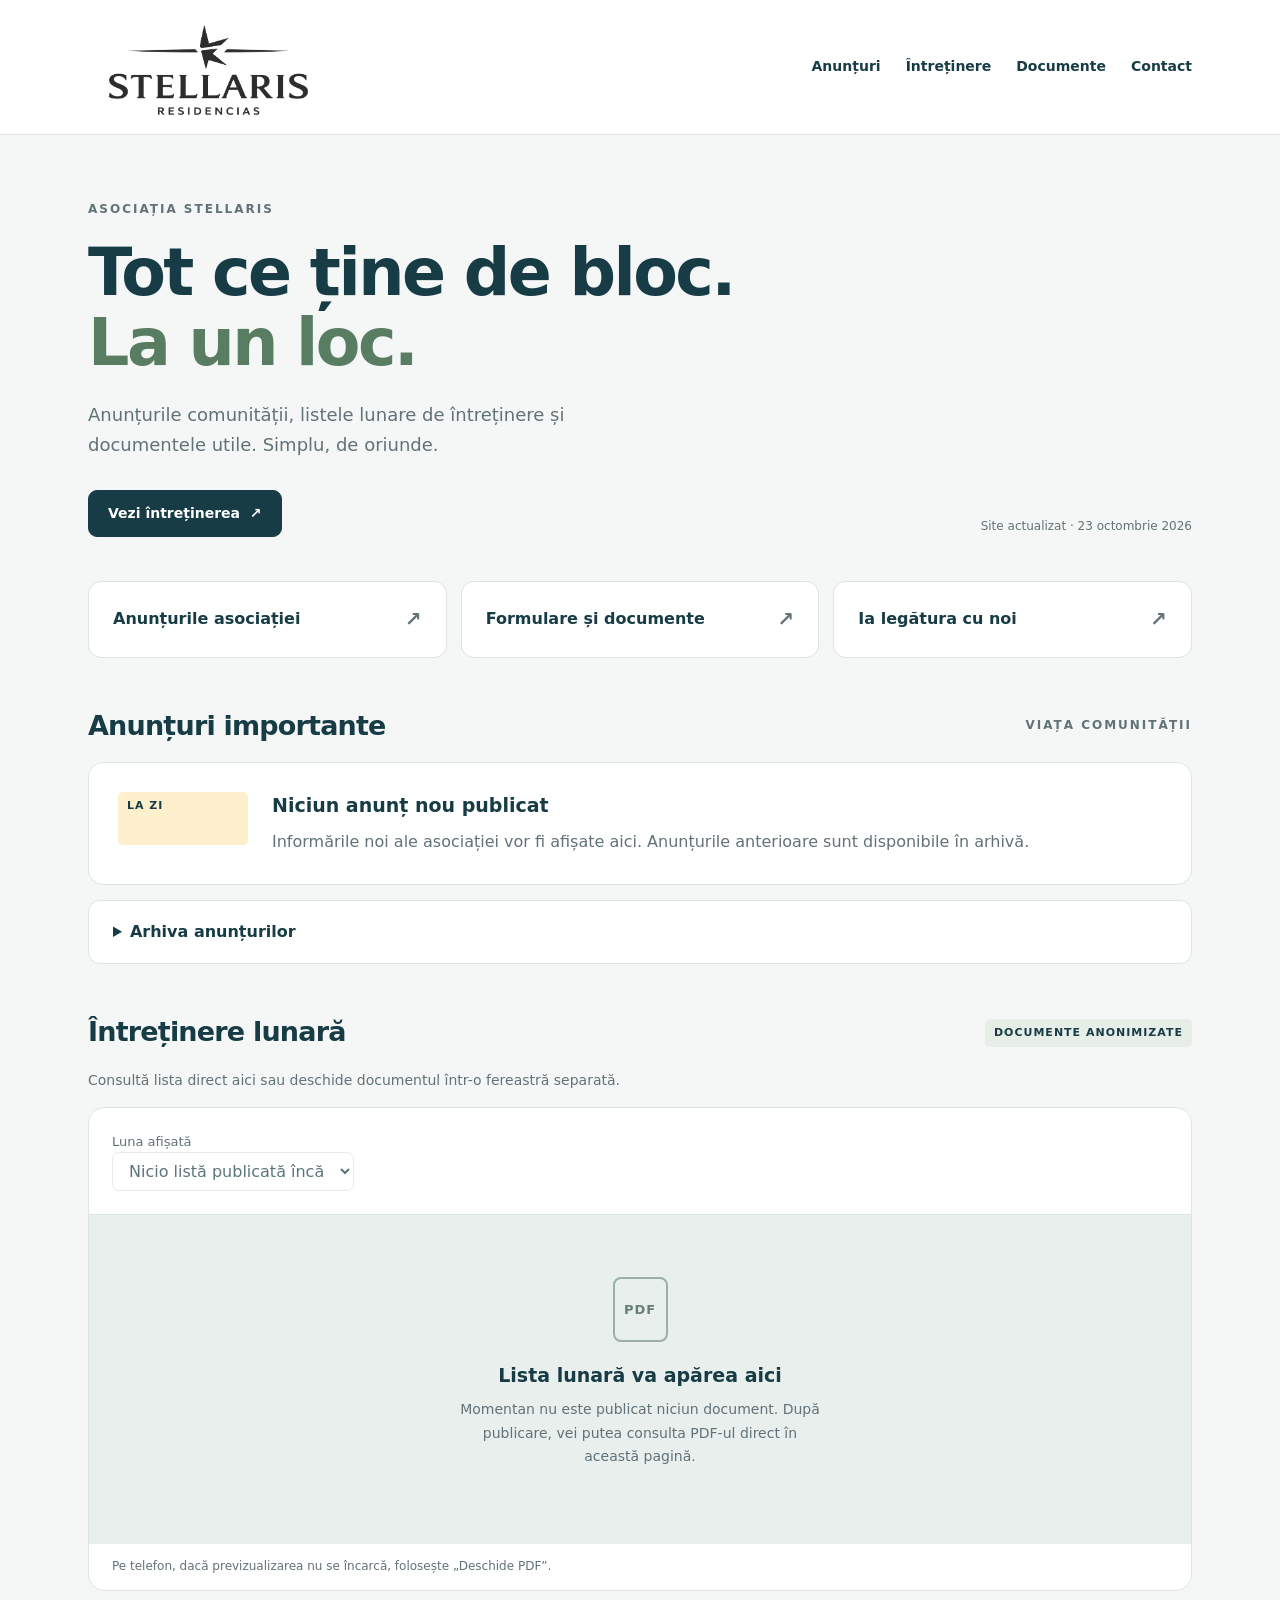
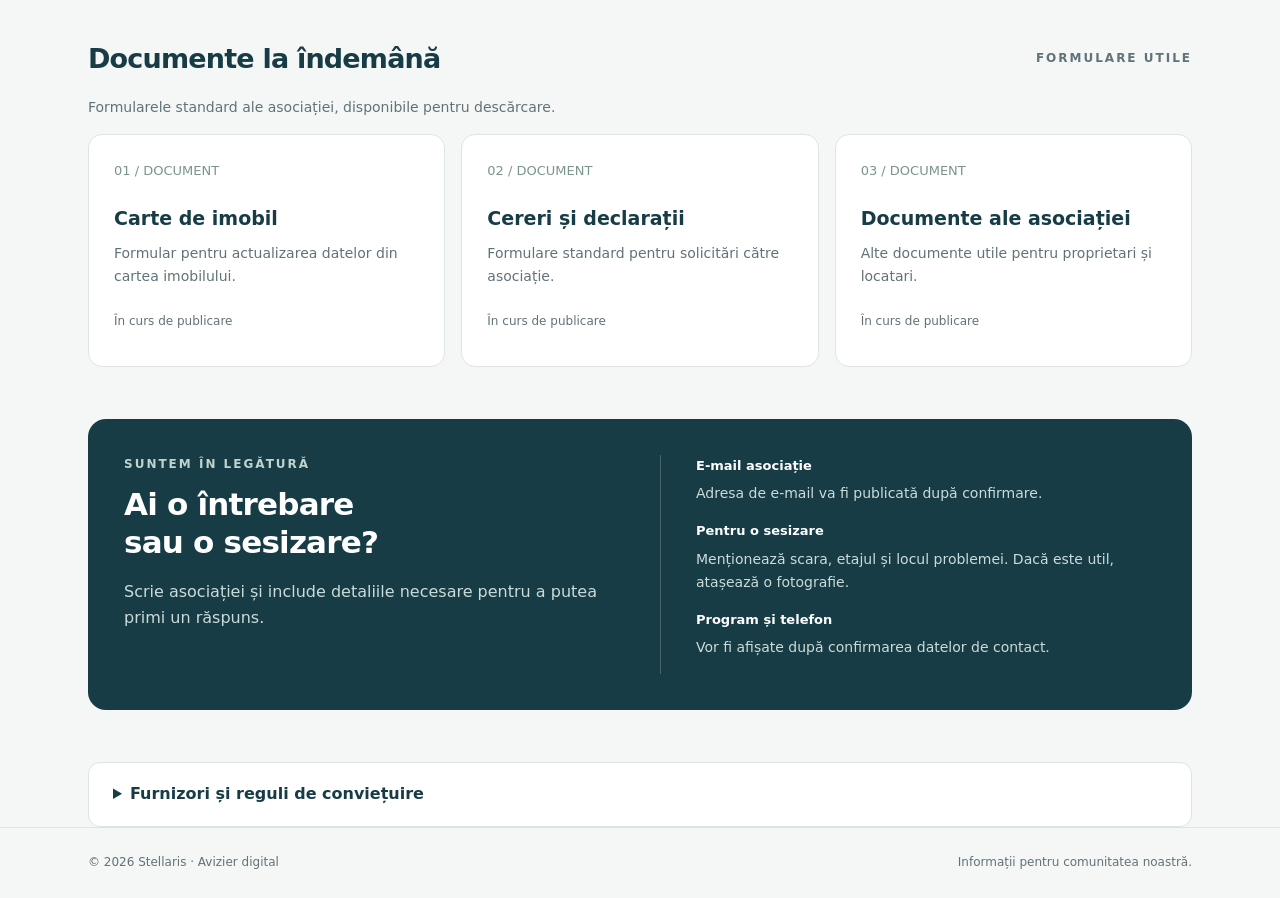
==== commit e621591f: "Organize site source, clarify document URLs and apply Stellaris Residencias branding" ====
--- a/index.html
+++ b/index.html
@@ -1,54 +1,297 @@
 <!doctype html>
 <html lang="ro">
-<head>
-<meta charset="utf-8"><meta name="viewport" content="width=device-width,initial-scale=1">
-<meta name="description" content="Avizierul digital Stellaris T1A: anunțuri, liste de întreținere, documente și contact.">
-<meta name="theme-color" content="#163b46"><title>Stellaris T1A · Avizier digital</title>
-<style>
-:root{--ink:#173c46;--muted:#617278;--line:#dce5e4;--paper:#f4f7f5;--green:#d4edb7}*{box-sizing:border-box}html{scroll-behavior:smooth;scroll-padding-top:100px}body{margin:0;background:var(--paper);color:var(--ink);font:16px/1.65 system-ui,-apple-system,sans-serif}a{color:inherit}button,select{font:inherit}a,button,select{touch-action:manipulation}a:focus-visible,button:focus-visible,select:focus-visible,summary:focus-visible{outline:3px solid #b16b16;outline-offset:5px}.wrap{max-width:1160px;margin:auto;padding:0 28px}.skip{position:absolute;top:-80px;background:white;padding:10px;z-index:10}.skip:focus{top:0}header{background:#fff;border-bottom:1px solid var(--line)}.bar{display:flex;align-items:center;justify-content:space-between;gap:24px;min-height:92px}.brand{text-decoration:none;display:flex;gap:13px;align-items:center}.mark{background:var(--ink);color:var(--green);border-radius:14px;width:44px;height:44px;display:grid;place-items:center;font-size:27px}.brand strong{display:block;letter-spacing:2px;font-size:18px}.brand small{display:block;color:var(--muted);font-size:12px}nav{display:flex;gap:25px;flex-wrap:wrap}nav a{text-decoration:none;font-size:14px;font-weight:600}nav a:hover{text-decoration:underline}.hero{padding:65px 0 44px}.eyebrow{font-size:12px;letter-spacing:2px;text-transform:uppercase;font-weight:750;color:var(--muted)}h1{font-size:clamp(38px,5.5vw,65px);line-height:1.08;letter-spacing:-2.5px;max-width:740px;margin:18px 0 22px}h1 span{color:#597d62}.intro{max-width:600px;color:var(--muted);font-size:18px}.hero-bottom{display:flex;justify-content:space-between;align-items:end;gap:24px;margin-top:30px}.btn{display:inline-flex;align-items:center;justify-content:center;text-decoration:none;padding:11px 19px;border:1px solid var(--line);border-radius:9px;background:white;font-size:14px;font-weight:650;cursor:pointer}.btn.primary{background:var(--ink);color:#fff;border-color:var(--ink)}.btn:hover{filter:brightness(.94)}.stamp{font-size:12px;color:var(--muted)}.quick{display:grid;grid-template-columns:repeat(3,1fr);gap:14px;margin:0 0 52px}.quick a{text-decoration:none;padding:21px 24px;background:#fff;border:1px solid var(--line);border-radius:13px;display:flex;align-items:center;justify-content:space-between;font-weight:650}.quick a:hover{border-color:#6a8b75}.quick span{color:var(--muted);font-size:20px}section{margin-bottom:52px}.section-head{display:flex;align-items:center;justify-content:space-between;gap:20px;margin-bottom:20px}h2{font-size:27px;letter-spacing:-.8px;line-height:1.2;margin:0}h3{line-height:1.4;margin:0 0 10px;font-size:19px}p{margin:0 0 15px}.label{font-size:11px;letter-spacing:1px;text-transform:uppercase;border-radius:5px;background:#e7eee8;padding:5px 9px;display:inline-block;font-weight:700}.notice{display:grid;grid-template-columns:130px 1fr;gap:24px;padding:29px;background:white;border:1px solid var(--line);border-radius:15px}.notice time{font-size:13px;color:var(--muted)}.notice p{color:var(--muted);margin:0}.notice .label{background:#fff0cd;margin-bottom:10px}.archive{margin-top:15px;border:1px solid var(--line);border-radius:12px;padding:18px 24px;background:#fff}summary{cursor:pointer;font-weight:600}.archive article{padding:18px 0;border-top:1px solid var(--line);margin-top:15px}.archive p{color:var(--muted);margin:0}.pdf-card{background:white;border:1px solid var(--line);border-radius:17px;overflow:hidden}.pdf-toolbar{padding:23px;display:flex;justify-content:space-between;align-items:center;gap:16px;flex-wrap:wrap}.pdf-toolbar label{font-size:13px;color:var(--muted);display:block}select{border:1px solid var(--line);padding:8px 12px;border-radius:7px;background:#fff;color:var(--ink);max-width:100%}.actions{display:flex;gap:9px;flex-wrap:wrap}.viewer{background:#e9efec;min-height:330px;display:grid;place-items:center;padding:26px;border-top:1px solid var(--line)}.viewer.ready{padding:0}.viewer iframe{width:100%;height:750px;border:0;background:#fff}.empty{text-align:center;max-width:420px;padding:28px}.file-icon{font-size:13px;letter-spacing:1px;border:2px solid #9bafa7;border-radius:8px;width:55px;height:65px;margin:0 auto 20px;display:grid;place-items:center;color:#668076;font-weight:750}.empty p,.sub{color:var(--muted);font-size:14px}.pdf-note{padding:13px 23px;color:var(--muted);font-size:12px;margin:0}.documents{display:grid;grid-template-columns:repeat(3,1fr);gap:16px}.doc{background:white;border:1px solid var(--line);border-radius:14px;padding:25px;display:flex;flex-direction:column;align-items:start}.doc .number{color:#7b9688;font-size:13px;margin-bottom:24px}.doc p{font-size:14px;color:var(--muted);flex:1}.soon{font-size:12px;color:var(--muted);padding:9px 0}.contact{background:var(--ink);color:white;border-radius:18px;padding:36px;display:grid;grid-template-columns:1fr 1fr;gap:40px}.contact .eyebrow{color:#bfd4cc}.contact h2{font-size:31px;margin:12px 0 18px}.contact p{color:#cbdcd8}.contact a{overflow-wrap:anywhere}.contact .btn{background:var(--green);color:var(--ink);border:0}.contact-info{border-left:1px solid #48646b;padding-left:35px}.contact-info strong{font-size:13px;display:block;margin-bottom:6px}.contact-info p{font-size:14px}footer{border-top:1px solid var(--line);padding:25px 0;color:var(--muted);font-size:12px}.footer-row{display:flex;justify-content:space-between;gap:20px}[hidden]{display:none!important}@media(max-width:700px){.wrap{padding:0 18px}.bar{align-items:start;flex-direction:column;gap:16px;padding-top:20px;padding-bottom:20px}nav{gap:18px}.hero{padding-top:38px}h1{letter-spacing:-1.5px}.hero-bottom{align-items:start;flex-direction:column}.quick{grid-template-columns:1fr;gap:8px;margin-bottom:38px}.quick a{padding:16px 20px}.notice{grid-template-columns:1fr;gap:14px;padding:22px}.documents{grid-template-columns:1fr}.doc .number{margin-bottom:14px}.contact{grid-template-columns:1fr;padding:26px;gap:22px}.contact-info{border-left:0;border-top:1px solid #48646b;padding:22px 0 0}.viewer iframe{height:65vh;min-height:400px}.section-head{align-items:start;flex-direction:column;gap:10px}.footer-row{flex-direction:column;gap:4px}section{margin-bottom:38px}}@media(prefers-reduced-motion:reduce){html{scroll-behavior:auto}}
-</style>
-</head>
-<body>
-<a class="skip" href="#continut">Sari la conținut</a>
-<header><div class="wrap bar"><a class="brand" href="#" aria-label="Stellaris, prima pagină"><span class="mark" aria-hidden="true">✳</span><span><strong>STELLARIS</strong><small>T1A · Avizier digital</small></span></a><nav aria-label="Navigare principală"><a href="#anunturi">Anunțuri</a><a href="#intretinere">Întreținere</a><a href="#documente">Documente</a><a href="#contact">Contact</a></nav></div></header>
-<main class="wrap" id="continut">
-<div class="hero"><div class="eyebrow">Asociația Stellaris T1A</div><h1>Tot ce ține de bloc.<br><span>La un loc.</span></h1><p class="intro">Anunțurile comunității, listele lunare de întreținere și documentele utile. Simplu, de oriunde.</p><div class="hero-bottom"><a class="btn primary" href="#intretinere">Vezi întreținerea <span aria-hidden="true">&nbsp;↗</span></a><span class="stamp">Site actualizat · 22 octombrie 2026</span></div></div>
-<div class="quick"><a href="#anunturi">Anunțurile asociației <span aria-hidden="true">↗</span></a><a href="#documente">Formulare și documente <span aria-hidden="true">↗</span></a><a href="#contact">Ia legătura cu noi <span aria-hidden="true">↗</span></a></div>
-<section id="anunturi" aria-labelledby="anunturi-title"><div class="section-head"><h2 id="anunturi-title">Anunțuri importante</h2><span class="eyebrow">Viața comunității</span></div><div id="announcements"></div>
-<details class="archive"><summary>Arhiva anunțurilor</summary><p class="sub">Anunțuri preluate din versiunea anterioară a avizierului. Datele și informațiile sunt istorice.</p><article><h3>Completare carte imobil</h3><time datetime="2026-03-20">20 martie 2026</time><p>Pentru completarea cărții imobilului, completați și semnați solicitarea și transmiteți-o la <a href="mailto:T1Astellaris@gmail.com">T1Astellaris@gmail.com</a>.</p></article><article><h3>Verificare ascensor</h3><time datetime="2026-01-28">28 ianuarie 2026</time><p>Anunț privind verificarea tehnică programată pentru 20 februarie 2026.</p></article><article><h3>Alte informări din februarie 2026</h3><p>Avizierul anterior conținea informări despre deratizare și dezinsecție, servicii de curățenie și plata cheltuielilor comune. Pentru informații actuale, contactați asociația.</p></article></details></section>
-<section id="intretinere" aria-labelledby="pdf-title"><div class="section-head"><h2 id="pdf-title">Întreținere lunară</h2><span class="label">Documente anonimizate</span></div><p class="sub">Consultă lista direct aici sau deschide documentul într-o fereastră separată.</p><div class="pdf-card"><div class="pdf-toolbar"><div><label for="month">Luna afișată</label><select id="month" disabled><option>Nicio listă publicată încă</option></select></div><div class="actions" id="pdf-actions" hidden><a class="btn" id="pdf-open" target="_blank" rel="noopener noreferrer">Deschide PDF ↗</a><a class="btn primary" id="pdf-download" target="_blank" rel="noopener noreferrer">Descarcă PDF ↓</a></div></div><div class="viewer" id="viewer"><div class="empty"><div class="file-icon" aria-hidden="true">PDF</div><h3>Lista lunară va apărea aici</h3><p>Momentan nu este publicat niciun document. După publicare, vei putea consulta PDF-ul direct în această pagină.</p></div></div><p class="pdf-note">Pe telefon, dacă previzualizarea nu se încarcă, folosește „Deschide PDF”.</p></div><noscript><p>Activează JavaScript pentru selectarea și vizualizarea documentelor.</p></noscript></section>
-<section id="documente" aria-labelledby="docs-title"><div class="section-head"><h2 id="docs-title">Documente la îndemână</h2><span class="eyebrow">Formulare utile</span></div><p class="sub">Formularele standard ale asociației, disponibile pentru descărcare.</p><div class="documents" id="documents"></div></section>
-<section id="contact" aria-labelledby="contact-title"><div class="contact"><div><div class="eyebrow">Suntem în legătură</div><h2 id="contact-title">Ai o întrebare<br>sau o sesizare?</h2><p>Scrie asociației și include detaliile necesare pentru a putea primi un răspuns.</p><a class="btn" href="mailto:T1Astellaris@gmail.com">Trimite un e-mail ↗</a></div><div class="contact-info"><strong>E-mail asociație</strong><p><a href="mailto:T1Astellaris@gmail.com">T1Astellaris@gmail.com</a></p><strong>Pentru o sesizare</strong><p>Menționează scara, etajul și locul problemei. Dacă este util, atașează o fotografie.</p><strong>Program și telefon</strong><p>Vor fi afișate după confirmarea datelor de contact.</p></div></div></section>
-<details class="archive"><summary>Furnizori și reguli de conviețuire</summary><p class="sub">Furnizori menționați în avizierul anterior; situația contractuală curentă se confirmă la asociație.</p><p>Wise Facility · SC URBAN SA · SANSYS ELECTRONIC SRL · OTIS LIFT · Hidroelectrica · XiSoft Servicii SRL (e-bloc).</p><ul><li>Păstrați libere scările, holurile și căile de acces.</li><li>Folosiți spațiile de colectare a deșeurilor și păstrați curățenia.</li><li>Strângeți după animalele de companie în spațiile comune.</li><li>Respectați liniștea vecinilor și semnalați defecțiunile instalațiilor comune.</li></ul></details>
-</main><footer><div class="wrap footer-row"><span>© 2026 Stellaris T1A · Avizier digital</span><span>Informații pentru comunitatea noastră.</span></div></footer>
-<script>
-// CONFIGURAȚIE: modificați aici anunțurile și linkurile. Instrucțiuni în README.md.
-const SITE = {
-  announcements: [],
-  documents: [
-    {title:"Carte de imobil", description:"Formular pentru actualizarea datelor din cartea imobilului.", url:""},
-    {title:"Cereri și declarații", description:"Formulare standard pentru solicitări către asociație.", url:""},
-    {title:"Documente ale asociației", description:"Alte documente utile pentru proprietari și locatari.", url:""}
-  ],
-  maintenance: [
-    // Cel mai recent document se pune primul:
-    // {label:"Septembrie 2026", url:"https://drive.google.com/file/d/ID_FISIER/view"}
-  ]
-};
-const safeURL = value => {try {const u=new URL(value);return u.protocol==="https:"?u:null;}catch{return null;}};
-function fileLinks(value){
- const u=safeURL(value); if(!u)return null;
- const match=u.hostname==="drive.google.com" && (u.pathname.match(/^\/file\/d\/([a-zA-Z0-9_-]+)/) || (u.searchParams.get("id") && [null,u.searchParams.get("id")]));
- if(match && /^[a-zA-Z0-9_-]+$/.test(match[1])){const id=encodeURIComponent(match[1]);return {preview:"https://drive.google.com/file/d/"+id+"/preview",open:"https://drive.google.com/file/d/"+id+"/view",download:"https://drive.google.com/uc?export=download&id="+id};}
- return {preview:u.href,open:u.href,download:u.href};
-}
-const announcementRoot=document.getElementById("announcements");
-if(!SITE.announcements.length){const box=document.createElement("div");box.className="notice";const tag=document.createElement("span");tag.className="label";tag.textContent="La zi";const body=document.createElement("div");const title=document.createElement("h3");title.textContent="Niciun anunț nou publicat";const p=document.createElement("p");p.textContent="Informările noi ale asociației vor fi afișate aici. Anunțurile anterioare sunt disponibile în arhivă.";body.append(title,p);box.append(tag,body);announcementRoot.append(box);}
-SITE.announcements.forEach(item=>{const box=document.createElement("article");box.className="notice";const meta=document.createElement("div");const label=document.createElement("span");label.className="label";label.textContent=item.important?"Important":"Informare";const date=document.createElement("time");date.textContent=item.date;meta.append(label,document.createElement("br"),date);const body=document.createElement("div");const title=document.createElement("h3");title.textContent=item.title;const p=document.createElement("p");p.textContent=item.text;body.append(title,p);box.append(meta,body);announcementRoot.append(box);});
-SITE.documents.forEach((item,i)=>{const card=document.createElement("article");card.className="doc";const num=document.createElement("span");num.className="number";num.textContent="0"+(i+1)+" / DOCUMENT";const title=document.createElement("h3");title.textContent=item.title;const p=document.createElement("p");p.textContent=item.description;card.append(num,title,p);const url=safeURL(item.url);if(url){const a=document.createElement("a");a.className="btn";a.href=url.href;a.target="_blank";a.rel="noopener noreferrer";a.textContent="Deschide documentul ↗";card.append(a);}else{const span=document.createElement("span");span.className="soon";span.textContent="În curs de publicare";card.append(span);}document.getElementById("documents").append(card);});
-const lists=SITE.maintenance.map(item=>({...item,links:fileLinks(item.url)})).filter(item=>item.links);
-const select=document.getElementById("month");
-function showPDF(){const item=lists[Number(select.value)];if(!item)return;const frame=document.createElement("iframe");frame.title="Lista de întreținere — "+item.label;frame.src=item.links.preview;frame.allow="fullscreen";const viewer=document.getElementById("viewer");viewer.replaceChildren(frame);viewer.classList.add("ready");document.getElementById("pdf-open").href=item.links.open;document.getElementById("pdf-download").href=item.links.download;document.getElementById("pdf-actions").hidden=false;}
-if(lists.length){select.replaceChildren();lists.forEach((item,i)=>{const opt=document.createElement("option");opt.value=i;opt.textContent=item.label;select.append(opt);});select.disabled=false;select.addEventListener("change",showPDF);showPDF();}
-</script>
-</body></html>+  <head>
+    <meta charset="utf-8">
+    <meta name="viewport" content="width=device-width,initial-scale=1">
+    <meta name="description" content="Avizierul digital Stellaris: anunțuri, liste de întreținere, documente și contact.">
+    <meta name="theme-color" content="#163b46">
+    <title>
+      Stellaris · Avizier digital
+    </title>
+    <link rel="stylesheet" href="styles.css">
+  </head>
+  <body>
+    <a class="skip" href="#continut">
+      Sari la conținut
+    </a>
+    <header>
+      <div class="wrap bar">
+        <a class="brand" href="#" aria-label="Stellaris, prima pagină">
+          <img class="brand-logo" src="assets/stellaris-residencias.png" alt="Stellaris Residencias" width="1536" height="1024">
+        </a>
+        <nav aria-label="Navigare principală">
+          <a href="#anunturi">
+            Anunțuri
+          </a>
+          <a href="#intretinere">
+            Întreținere
+          </a>
+          <a href="#documente">
+            Documente
+          </a>
+          <a href="#contact">
+            Contact
+          </a>
+        </nav>
+      </div>
+    </header>
+    <main class="wrap" id="continut">
+      <div class="hero">
+        <div class="eyebrow">
+          Asociația Stellaris
+        </div>
+        <h1>
+          Tot ce ține de bloc.
+          <br>
+          <span>
+            La un loc.
+          </span>
+        </h1>
+        <p class="intro">
+          Anunțurile comunității, listele lunare de întreținere și documentele utile. Simplu, de oriunde.
+        </p>
+        <div class="hero-bottom">
+          <a class="btn primary" href="#intretinere">
+            Vezi întreținerea
+            <span aria-hidden="true">
+              &nbsp;
+              ↗
+            </span>
+          </a>
+          <span class="stamp" id="updated-at">
+            Site actualizat · 23 octombrie 2026
+          </span>
+        </div>
+      </div>
+      <div class="quick">
+        <a href="#anunturi">
+          Anunțurile asociației
+          <span aria-hidden="true">
+            ↗
+          </span>
+        </a>
+        <a href="#documente">
+          Formulare și documente
+          <span aria-hidden="true">
+            ↗
+          </span>
+        </a>
+        <a href="#contact">
+          Ia legătura cu noi
+          <span aria-hidden="true">
+            ↗
+          </span>
+        </a>
+      </div>
+      <section id="anunturi" aria-labelledby="anunturi-title">
+        <div class="section-head">
+          <h2 id="anunturi-title">
+            Anunțuri importante
+          </h2>
+          <span class="eyebrow">
+            Viața comunității
+          </span>
+        </div>
+        <div id="announcements">
+        </div>
+        <details class="archive">
+          <summary>
+            Arhiva anunțurilor
+          </summary>
+          <p class="sub">
+            Anunțuri preluate din versiunea anterioară a avizierului. Datele și informațiile sunt istorice.
+          </p>
+          <article>
+            <h3>
+              Completare carte imobil
+            </h3>
+            <time datetime="2026-03-20">
+              20 martie 2026
+            </time>
+            <p>
+              Pentru completarea cărții imobilului, completați și semnați solicitarea și transmiteți-o asociației.
+              <a data-contact-email hidden>
+              </a>
+              <span data-contact-pending>
+                Adresa de e-mail va fi publicată după confirmare.
+              </span>
+              .
+            </p>
+          </article>
+          <article>
+            <h3>
+              Verificare ascensor
+            </h3>
+            <time datetime="2026-01-28">
+              28 ianuarie 2026
+            </time>
+            <p>
+              Anunț privind verificarea tehnică programată pentru 20 februarie 2026.
+            </p>
+          </article>
+          <article>
+            <h3>
+              Alte informări din februarie 2026
+            </h3>
+            <p>
+              Avizierul anterior conținea informări despre deratizare și dezinsecție, servicii de curățenie și plata cheltuielilor comune. Pentru informații actuale, contactați asociația.
+            </p>
+          </article>
+        </details>
+      </section>
+      <section id="intretinere" aria-labelledby="pdf-title">
+        <div class="section-head">
+          <h2 id="pdf-title">
+            Întreținere lunară
+          </h2>
+          <span class="label">
+            Documente anonimizate
+          </span>
+        </div>
+        <p class="sub">
+          Consultă lista direct aici sau deschide documentul într-o fereastră separată.
+        </p>
+        <div class="pdf-card">
+          <div class="pdf-toolbar">
+            <div>
+              <label for="month">
+                Luna afișată
+              </label>
+              <select id="month" disabled>
+                <option>
+                  Nicio listă publicată încă
+                </option>
+              </select>
+            </div>
+            <div class="actions" id="pdf-actions" hidden>
+              <a class="btn" id="pdf-open" target="_blank" rel="noopener noreferrer">
+                Deschide PDF ↗
+              </a>
+              <a class="btn primary" id="pdf-download" target="_blank" rel="noopener noreferrer">
+                Descarcă PDF ↓
+              </a>
+            </div>
+          </div>
+          <div class="viewer" id="viewer">
+            <div class="empty">
+              <div class="file-icon" aria-hidden="true">
+                PDF
+              </div>
+              <h3>
+                Lista lunară va apărea aici
+              </h3>
+              <p>
+                Momentan nu este publicat niciun document. După publicare, vei putea consulta PDF-ul direct în această pagină.
+              </p>
+            </div>
+          </div>
+          <p class="pdf-note">
+            Pe telefon, dacă previzualizarea nu se încarcă, folosește „Deschide PDF”.
+          </p>
+        </div>
+        <noscript>
+          <p>
+            Activează JavaScript pentru selectarea și vizualizarea documentelor.
+          </p>
+        </noscript>
+      </section>
+      <section id="documente" aria-labelledby="docs-title">
+        <div class="section-head">
+          <h2 id="docs-title">
+            Documente la îndemână
+          </h2>
+          <span class="eyebrow">
+            Formulare utile
+          </span>
+        </div>
+        <p class="sub">
+          Formularele standard ale asociației, disponibile pentru descărcare.
+        </p>
+        <div class="documents" id="documents">
+        </div>
+      </section>
+      <section id="contact" aria-labelledby="contact-title">
+        <div class="contact">
+          <div>
+            <div class="eyebrow">
+              Suntem în legătură
+            </div>
+            <h2 id="contact-title">
+              Ai o întrebare
+              <br>
+              sau o sesizare?
+            </h2>
+            <p>
+              Scrie asociației și include detaliile necesare pentru a putea primi un răspuns.
+            </p>
+            <a class="btn" data-contact-email hidden>
+            </a>
+          </div>
+          <div class="contact-info">
+            <strong>
+              E-mail asociație
+            </strong>
+            <p>
+              <a data-contact-email hidden>
+              </a>
+              <span data-contact-pending>
+                Adresa de e-mail va fi publicată după confirmare.
+              </span>
+            </p>
+            <strong>
+              Pentru o sesizare
+            </strong>
+            <p>
+              Menționează scara, etajul și locul problemei. Dacă este util, atașează o fotografie.
+            </p>
+            <strong>
+              Program și telefon
+            </strong>
+            <p>
+              Vor fi afișate după confirmarea datelor de contact.
+            </p>
+          </div>
+        </div>
+      </section>
+      <details class="archive">
+        <summary>
+          Furnizori și reguli de conviețuire
+        </summary>
+        <p class="sub">
+          Furnizori menționați în avizierul anterior; situația contractuală curentă se confirmă la asociație.
+        </p>
+        <p>
+          Wise Facility · SC URBAN SA · SANSYS ELECTRONIC SRL · OTIS LIFT · Hidroelectrica · XiSoft Servicii SRL (e-bloc).
+        </p>
+        <ul>
+          <li>
+            Păstrați libere scările, holurile și căile de acces.
+          </li>
+          <li>
+            Folosiți spațiile de colectare a deșeurilor și păstrați curățenia.
+          </li>
+          <li>
+            Strângeți după animalele de companie în spațiile comune.
+          </li>
+          <li>
+            Respectați liniștea vecinilor și semnalați defecțiunile instalațiilor comune.
+          </li>
+        </ul>
+      </details>
+    </main>
+    <footer>
+      <div class="wrap footer-row">
+        <span>
+          © 2026 Stellaris · Avizier digital
+        </span>
+        <span>
+          Informații pentru comunitatea noastră.
+        </span>
+      </div>
+    </footer>
+    <script src="config.js" defer>
+    </script>
+    <script src="app.js" defer>
+    </script>
+  </body>
+</html>
--- a/styles.css
+++ b/styles.css
@@ -0,0 +1,562 @@
+/* Stiluri generale, componente, apoi adaptarea pentru telefon. */
+:root {
+  --ink: #173c46;
+  --muted: #617278;
+  --line: #dce5e4;
+  --paper: #f4f7f5;
+  --green: #d4edb7;
+}
+
+* {
+  box-sizing: border-box;
+}
+
+html {
+  scroll-behavior: smooth;
+  scroll-padding-top: 100px;
+}
+
+body {
+  margin: 0;
+  background: var(--paper);
+  color: var(--ink);
+  font: 16px/1.65 system-ui,-apple-system,sans-serif;
+}
+
+a {
+  color: inherit;
+}
+
+button,select {
+  font: inherit;
+}
+
+a,button,select {
+  touch-action: manipulation;
+}
+
+a: focus-visible,button:focus-visible,select:focus-visible,summary:focus-visible {
+  outline: 3px solid #b16b16;
+  outline-offset: 5px;
+}
+
+.wrap {
+  max-width: 1160px;
+  margin: auto;
+  padding: 0 28px;
+}
+
+.skip {
+  position: absolute;
+  top: -80px;
+  background: white;
+  padding: 10px;
+  z-index: 10;
+}
+
+.skip:focus {
+  top: 0;
+}
+
+header {
+  background: #fff;
+  border-bottom: 1px solid var(--line);
+}
+
+.bar {
+  display: flex;
+  align-items: center;
+  justify-content: space-between;
+  gap: 24px;
+  min-height: 92px;
+}
+
+.brand {
+  text-decoration: none;
+  display: flex;
+  gap: 13px;
+  align-items: center;
+}
+
+nav {
+  display: flex;
+  gap: 25px;
+  flex-wrap: wrap;
+}
+
+nav a {
+  text-decoration: none;
+  font-size: 14px;
+  font-weight: 600;
+}
+
+nav a:hover {
+  text-decoration: underline;
+}
+
+.hero {
+  padding: 65px 0 44px;
+}
+
+.eyebrow {
+  font-size: 12px;
+  letter-spacing: 2px;
+  text-transform: uppercase;
+  font-weight: 750;
+  color: var(--muted);
+}
+
+h1 {
+  font-size: clamp(38px,5.5vw,65px);
+  line-height: 1.08;
+  letter-spacing: -2.5px;
+  max-width: 740px;
+  margin: 18px 0 22px;
+}
+
+h1 span {
+  color: #597d62;
+}
+
+.intro {
+  max-width: 600px;
+  color: var(--muted);
+  font-size: 18px;
+}
+
+.hero-bottom {
+  display: flex;
+  justify-content: space-between;
+  align-items: end;
+  gap: 24px;
+  margin-top: 30px;
+}
+
+.btn {
+  display: inline-flex;
+  align-items: center;
+  justify-content: center;
+  text-decoration: none;
+  padding: 11px 19px;
+  border: 1px solid var(--line);
+  border-radius: 9px;
+  background: white;
+  font-size: 14px;
+  font-weight: 650;
+  cursor: pointer;
+}
+
+.btn.primary {
+  background: var(--ink);
+  color: #fff;
+  border-color: var(--ink);
+}
+
+.btn:hover {
+  filter: brightness(.94);
+}
+
+.stamp {
+  font-size: 12px;
+  color: var(--muted);
+}
+
+.quick {
+  display: grid;
+  grid-template-columns: repeat(3,1fr);
+  gap: 14px;
+  margin: 0 0 52px;
+}
+
+.quick a {
+  text-decoration: none;
+  padding: 21px 24px;
+  background: #fff;
+  border: 1px solid var(--line);
+  border-radius: 13px;
+  display: flex;
+  align-items: center;
+  justify-content: space-between;
+  font-weight: 650;
+}
+
+.quick a:hover {
+  border-color: #6a8b75;
+}
+
+.quick span {
+  color: var(--muted);
+  font-size: 20px;
+}
+
+section {
+  margin-bottom: 52px;
+}
+
+.section-head {
+  display: flex;
+  align-items: center;
+  justify-content: space-between;
+  gap: 20px;
+  margin-bottom: 20px;
+}
+
+h2 {
+  font-size: 27px;
+  letter-spacing: -.8px;
+  line-height: 1.2;
+  margin: 0;
+}
+
+h3 {
+  line-height: 1.4;
+  margin: 0 0 10px;
+  font-size: 19px;
+}
+
+p {
+  margin: 0 0 15px;
+}
+
+.label {
+  font-size: 11px;
+  letter-spacing: 1px;
+  text-transform: uppercase;
+  border-radius: 5px;
+  background: #e7eee8;
+  padding: 5px 9px;
+  display: inline-block;
+  font-weight: 700;
+}
+
+.notice {
+  display: grid;
+  grid-template-columns: 130px 1fr;
+  gap: 24px;
+  padding: 29px;
+  background: white;
+  border: 1px solid var(--line);
+  border-radius: 15px;
+}
+
+.notice time {
+  font-size: 13px;
+  color: var(--muted);
+}
+
+.notice p {
+  color: var(--muted);
+  margin: 0;
+}
+
+.notice .label {
+  background: #fff0cd;
+  margin-bottom: 10px;
+}
+
+.archive {
+  margin-top: 15px;
+  border: 1px solid var(--line);
+  border-radius: 12px;
+  padding: 18px 24px;
+  background: #fff;
+}
+
+summary {
+  cursor: pointer;
+  font-weight: 600;
+}
+
+.archive article {
+  padding: 18px 0;
+  border-top: 1px solid var(--line);
+  margin-top: 15px;
+}
+
+.archive p {
+  color: var(--muted);
+  margin: 0;
+}
+
+.pdf-card {
+  background: white;
+  border: 1px solid var(--line);
+  border-radius: 17px;
+  overflow: hidden;
+}
+
+.pdf-toolbar {
+  padding: 23px;
+  display: flex;
+  justify-content: space-between;
+  align-items: center;
+  gap: 16px;
+  flex-wrap: wrap;
+}
+
+.pdf-toolbar label {
+  font-size: 13px;
+  color: var(--muted);
+  display: block;
+}
+
+select {
+  border: 1px solid var(--line);
+  padding: 8px 12px;
+  border-radius: 7px;
+  background: #fff;
+  color: var(--ink);
+  max-width: 100%;
+}
+
+.actions {
+  display: flex;
+  gap: 9px;
+  flex-wrap: wrap;
+}
+
+.viewer {
+  background: #e9efec;
+  min-height: 330px;
+  display: grid;
+  place-items: center;
+  padding: 26px;
+  border-top: 1px solid var(--line);
+}
+
+.viewer.ready {
+  padding: 0;
+}
+
+.viewer iframe {
+  width: 100%;
+  height: 750px;
+  border: 0;
+  background: #fff;
+}
+
+.empty {
+  text-align: center;
+  max-width: 420px;
+  padding: 28px;
+}
+
+.file-icon {
+  font-size: 13px;
+  letter-spacing: 1px;
+  border: 2px solid #9bafa7;
+  border-radius: 8px;
+  width: 55px;
+  height: 65px;
+  margin: 0 auto 20px;
+  display: grid;
+  place-items: center;
+  color: #668076;
+  font-weight: 750;
+}
+
+.empty p,.sub {
+  color: var(--muted);
+  font-size: 14px;
+}
+
+.pdf-note {
+  padding: 13px 23px;
+  color: var(--muted);
+  font-size: 12px;
+  margin: 0;
+}
+
+.documents {
+  display: grid;
+  grid-template-columns: repeat(3,1fr);
+  gap: 16px;
+}
+
+.doc {
+  background: white;
+  border: 1px solid var(--line);
+  border-radius: 14px;
+  padding: 25px;
+  display: flex;
+  flex-direction: column;
+  align-items: start;
+}
+
+.doc .number {
+  color: #7b9688;
+  font-size: 13px;
+  margin-bottom: 24px;
+}
+
+.doc p {
+  font-size: 14px;
+  color: var(--muted);
+  flex: 1;
+}
+
+.soon {
+  font-size: 12px;
+  color: var(--muted);
+  padding: 9px 0;
+}
+
+.contact {
+  background: var(--ink);
+  color: white;
+  border-radius: 18px;
+  padding: 36px;
+  display: grid;
+  grid-template-columns: 1fr 1fr;
+  gap: 40px;
+}
+
+.contact .eyebrow {
+  color: #bfd4cc;
+}
+
+.contact h2 {
+  font-size: 31px;
+  margin: 12px 0 18px;
+}
+
+.contact p {
+  color: #cbdcd8;
+}
+
+.contact a {
+  overflow-wrap: anywhere;
+}
+
+.contact .btn {
+  background: var(--green);
+  color: var(--ink);
+  border: 0;
+}
+
+.contact-info {
+  border-left: 1px solid #48646b;
+  padding-left: 35px;
+}
+
+.contact-info strong {
+  font-size: 13px;
+  display: block;
+  margin-bottom: 6px;
+}
+
+.contact-info p {
+  font-size: 14px;
+}
+
+footer {
+  border-top: 1px solid var(--line);
+  padding: 25px 0;
+  color: var(--muted);
+  font-size: 12px;
+}
+
+.footer-row {
+  display: flex;
+  justify-content: space-between;
+  gap: 20px;
+}
+
+[hidden] {
+  display: none!important;
+}
+
+@media(max-width:700px) {
+  .wrap {
+    padding: 0 18px;
+  }
+  .bar {
+    align-items: start;
+    flex-direction: column;
+    gap: 16px;
+    padding-top: 20px;
+    padding-bottom: 20px;
+  }
+  nav {
+    gap: 18px;
+  }
+  .hero {
+    padding-top: 38px;
+  }
+  h1 {
+    letter-spacing: -1.5px;
+  }
+  .hero-bottom {
+    align-items: start;
+    flex-direction: column;
+  }
+  .quick {
+    grid-template-columns: 1fr;
+    gap: 8px;
+    margin-bottom: 38px;
+  }
+  .quick a {
+    padding: 16px 20px;
+  }
+  .notice {
+    grid-template-columns: 1fr;
+    gap: 14px;
+    padding: 22px;
+  }
+  .documents {
+    grid-template-columns: 1fr;
+  }
+  .doc .number {
+    margin-bottom: 14px;
+  }
+  .contact {
+    grid-template-columns: 1fr;
+    padding: 26px;
+    gap: 22px;
+  }
+  .contact-info {
+    border-left: 0;
+    border-top: 1px solid #48646b;
+    padding: 22px 0 0;
+  }
+  .viewer iframe {
+    height: 65vh;
+    min-height: 400px;
+  }
+  .section-head {
+    align-items: start;
+    flex-direction: column;
+    gap: 10px;
+  }
+  .footer-row {
+    flex-direction: column;
+    gap: 4px;
+  }
+  section {
+    margin-bottom: 38px;
+  }
+}
+
+@media(prefers-reduced-motion:reduce) {
+  html {
+    scroll-behavior: auto;
+  }
+}
+
+.brand-logo {
+  display: block;
+  width: 240px;
+  height: 110px;
+  object-fit: cover;
+  max-width: 100%;
+}
+
+.brand {
+  flex-shrink: 0;
+}
+
+.bar {
+  padding-top: 12px;
+  padding-bottom: 12px;
+}
+
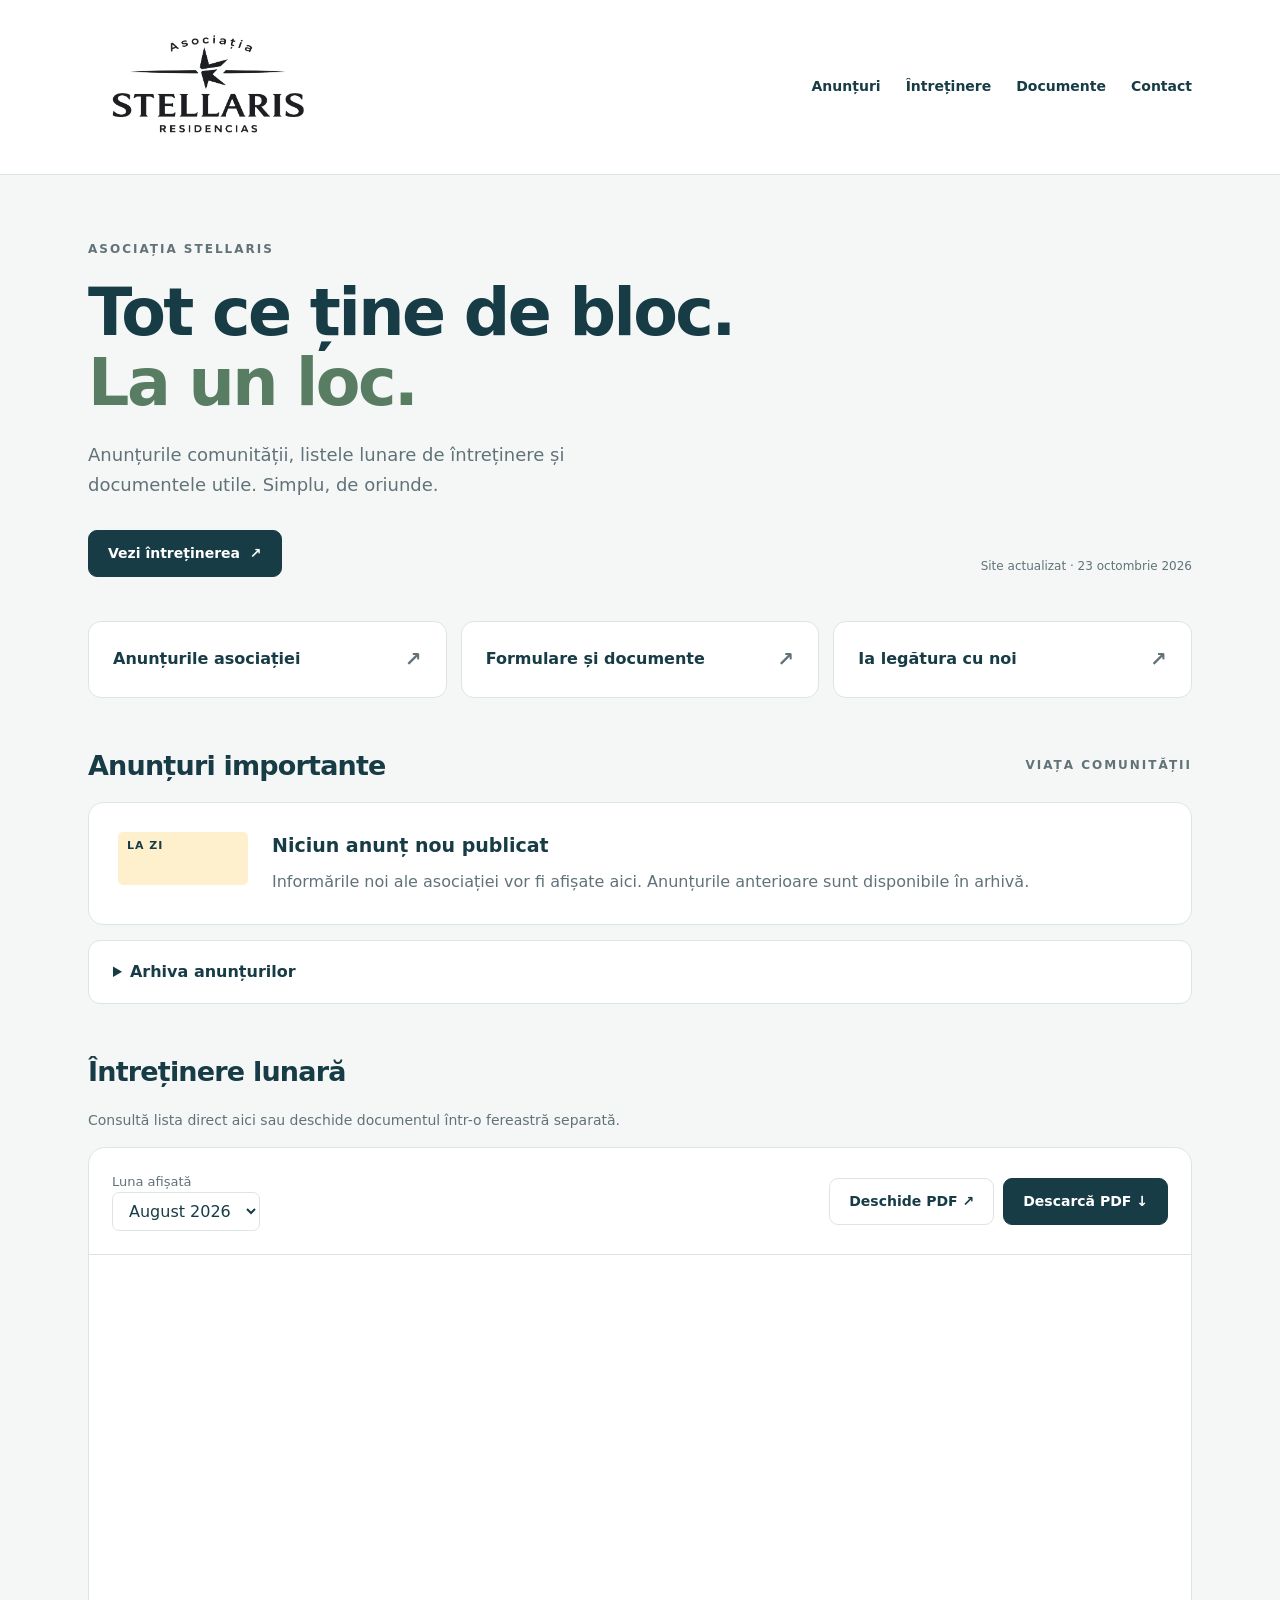
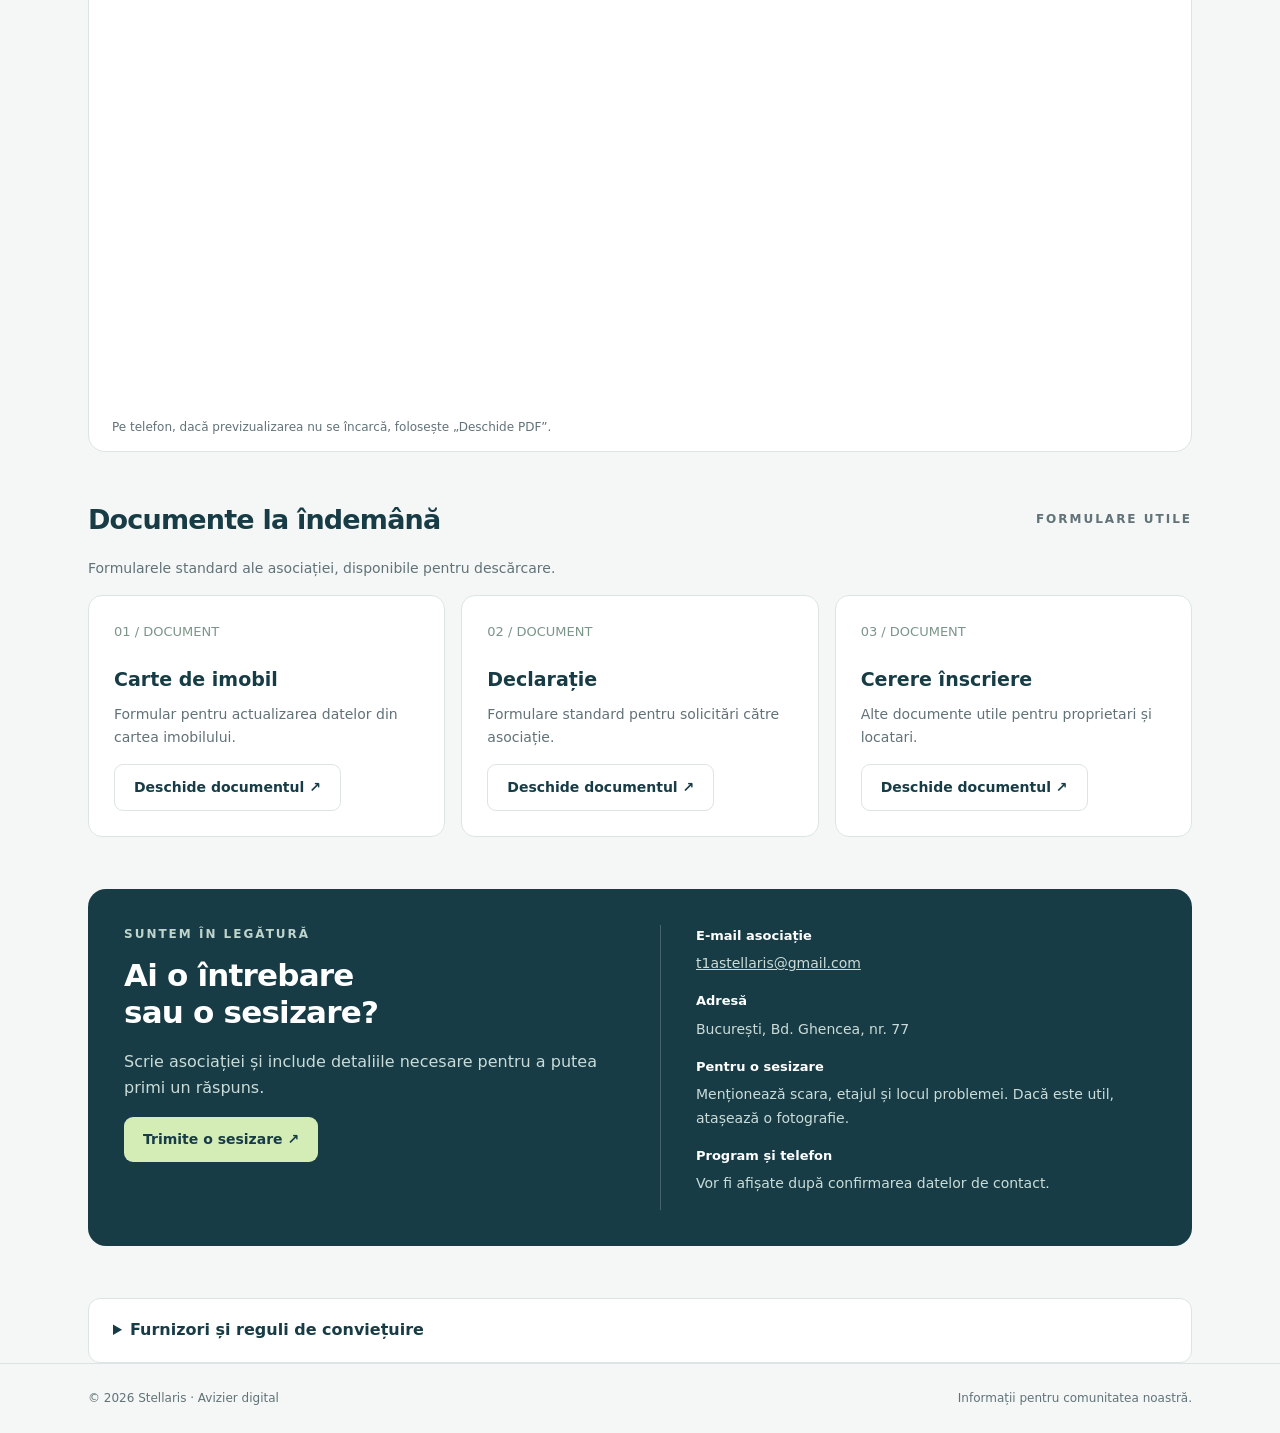
==== commit 3b331e09: "Update association logo, restore contact and publish August maintenance link" ====
--- a/index.html
+++ b/index.html
@@ -17,7 +17,7 @@
     <header>
       <div class="wrap bar">
         <a class="brand" href="#" aria-label="Stellaris, prima pagină">
-          <img class="brand-logo" src="assets/stellaris-residencias.png" alt="Stellaris Residencias" width="1536" height="1024">
+          <img class="brand-logo" src="assets/asociatia-stellaris-residencias.png" alt="Asociația Stellaris Residencias" width="1536" height="1024">
         </a>
         <nav aria-label="Navigare principală">
           <a href="#anunturi">
@@ -144,9 +144,6 @@
           <h2 id="pdf-title">
             Întreținere lunară
           </h2>
-          <span class="label">
-            Documente anonimizate
-          </span>
         </div>
         <p class="sub">
           Consultă lista direct aici sau deschide documentul într-o fereastră separată.
@@ -224,8 +221,7 @@
             <p>
               Scrie asociației și include detaliile necesare pentru a putea primi un răspuns.
             </p>
-            <a class="btn" data-contact-email hidden>
-            </a>
+            <a class="btn" data-contact-email data-contact-button hidden>Trimite o sesizare ↗</a>
           </div>
           <div class="contact-info">
             <strong>
@@ -238,6 +234,8 @@
                 Adresa de e-mail va fi publicată după confirmare.
               </span>
             </p>
+            <strong>Adresă</strong>
+            <p data-contact-address></p>
             <strong>
               Pentru o sesizare
             </strong>
--- a/styles.css
+++ b/styles.css
@@ -546,8 +546,8 @@
 .brand-logo {
   display: block;
   width: 240px;
-  height: 110px;
-  object-fit: cover;
+  height: 150px;
+  object-fit: contain;
   max-width: 100%;
 }
 
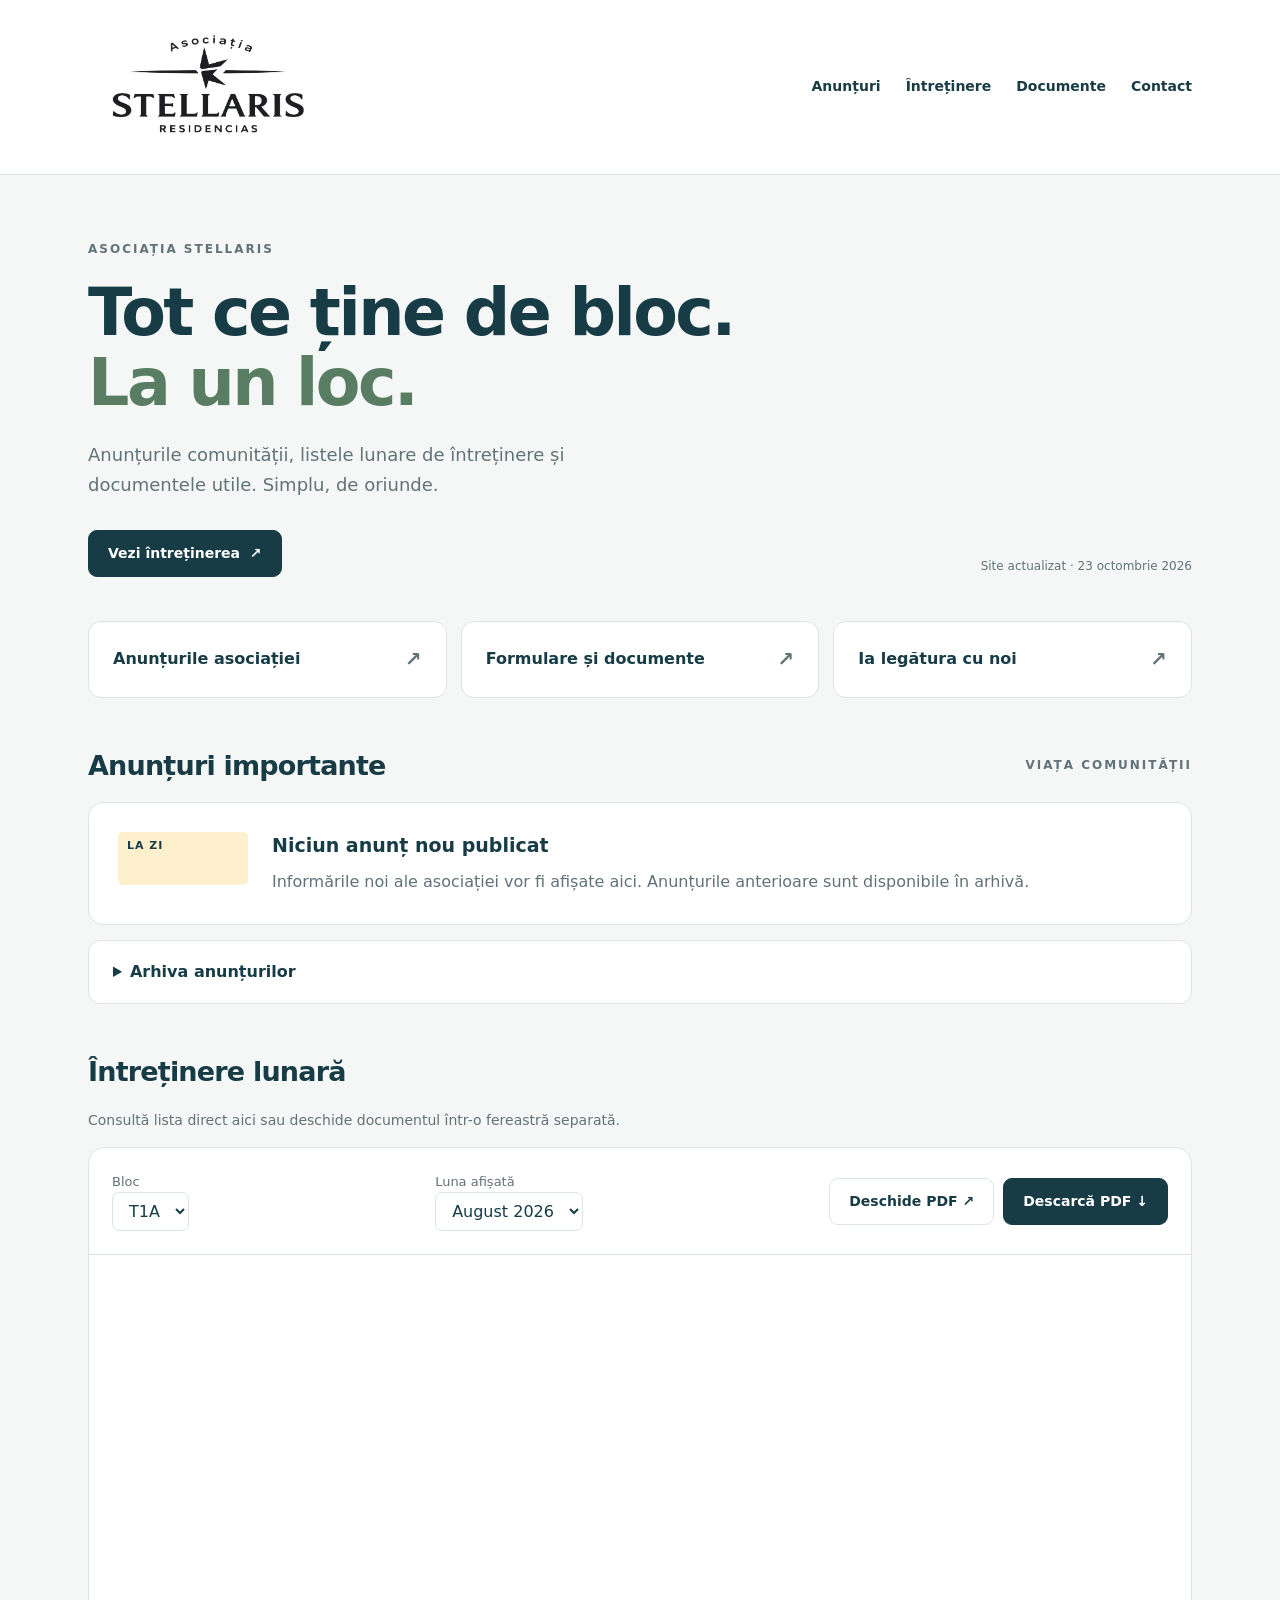
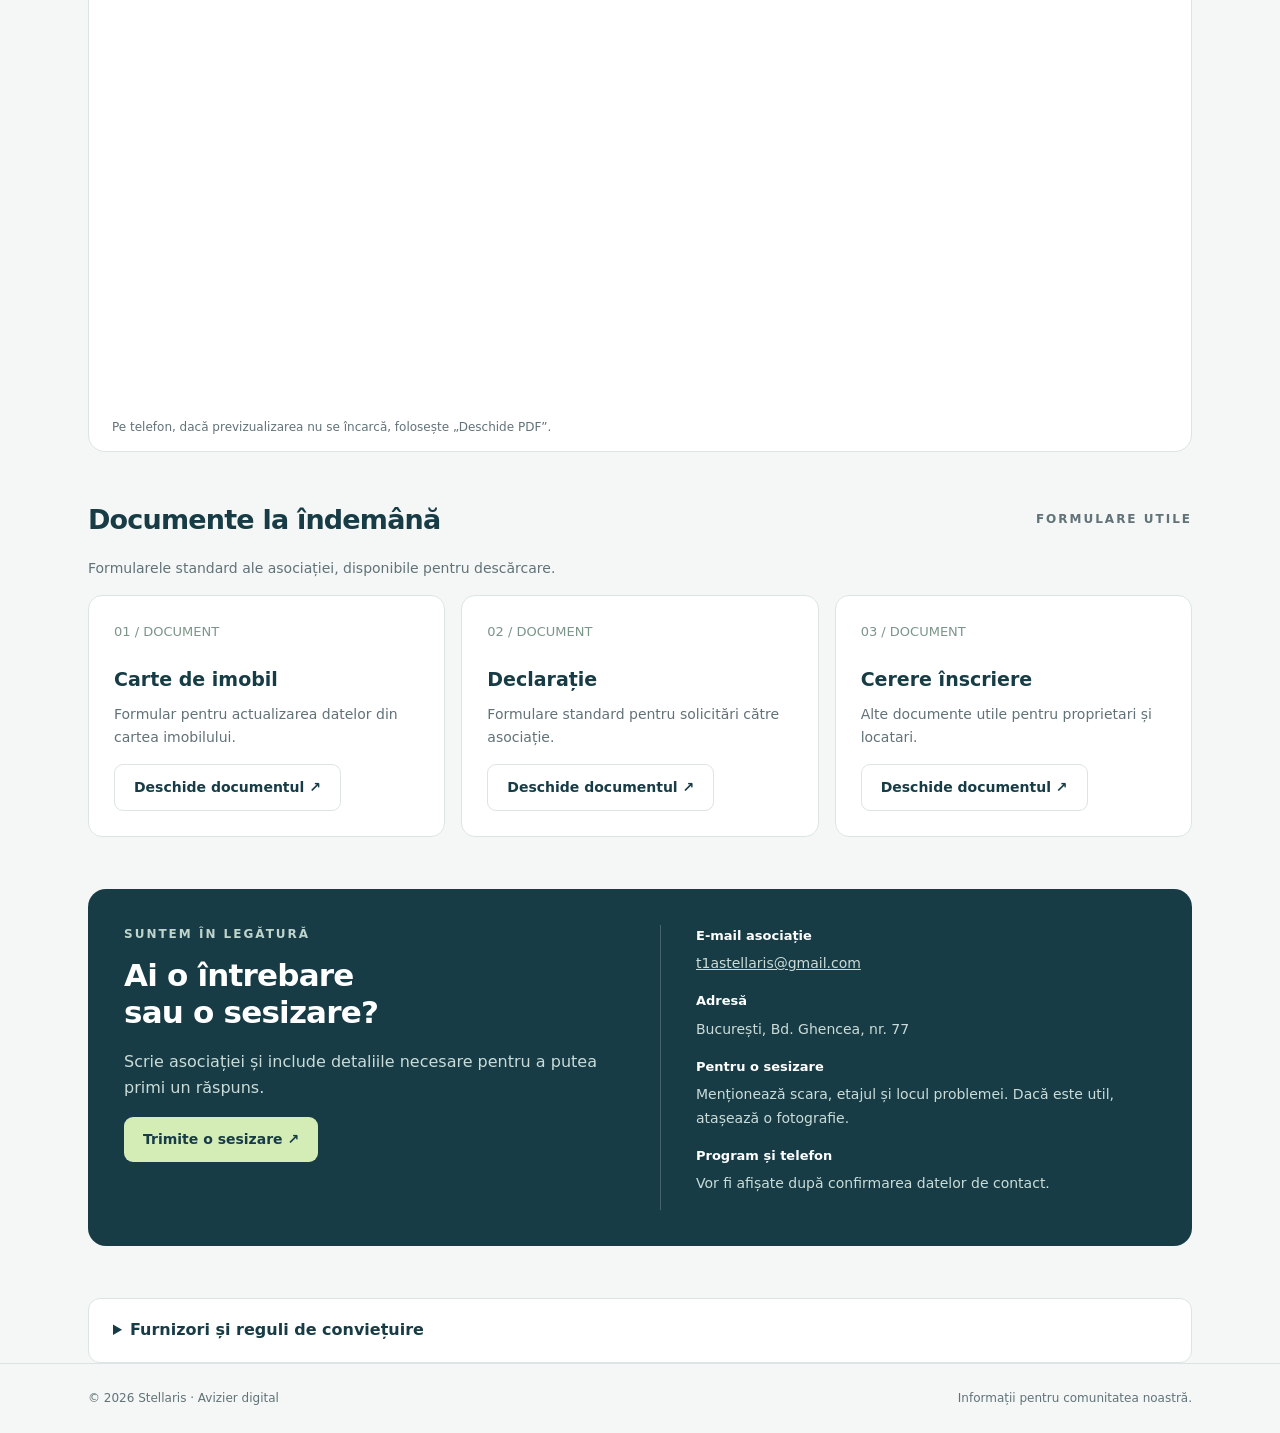
==== commit 8002a476: "Add maintenance building selector with configurable future buildings" ====
--- a/index.html
+++ b/index.html
@@ -150,6 +150,12 @@
         </p>
         <div class="pdf-card">
           <div class="pdf-toolbar">
+            <div>
+              <label for="building">Bloc</label>
+              <select id="building" aria-controls="month viewer" disabled>
+                <option>Alege blocul</option>
+              </select>
+            </div>
             <div>
               <label for="month">
                 Luna afișată
@@ -289,6 +295,7 @@
     </footer>
     <script src="config.js" defer>
     </script>
+    <script src="maintenance-config.js" defer></script>
     <script src="app.js" defer>
     </script>
   </body>
